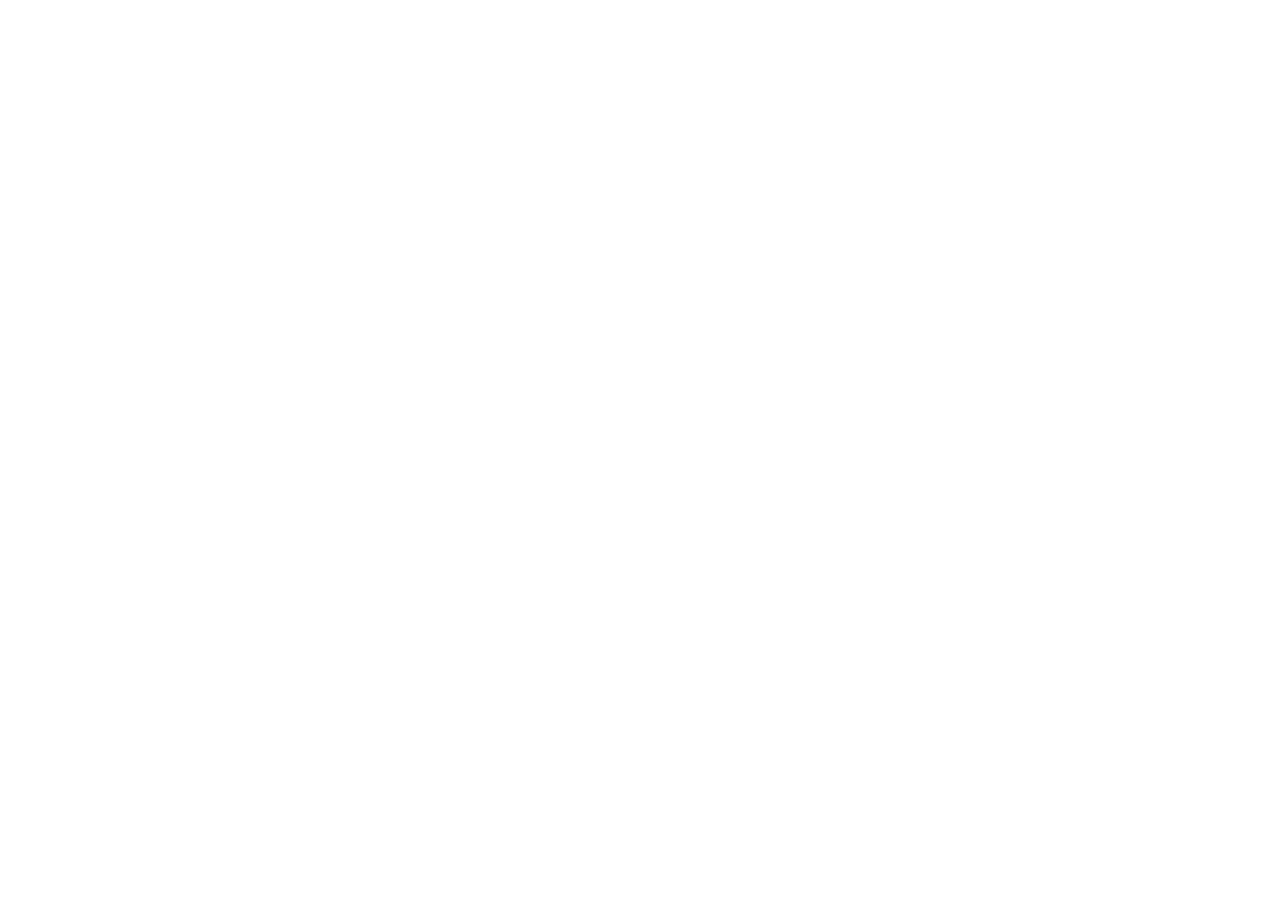
==== index.html @ 6dbceab4 "exercise" ====
<!DOCTYPE html>
<html lang="en">
<head>
    <meta charset="UTF-8">
    <meta http-equiv="X-UA-Compatible" content="IE=edge">
    <meta name="viewport" content="width=device-width, initial-scale=1.0">
    <title>Document</title>
</head>
<body>
    
</body>
</html>
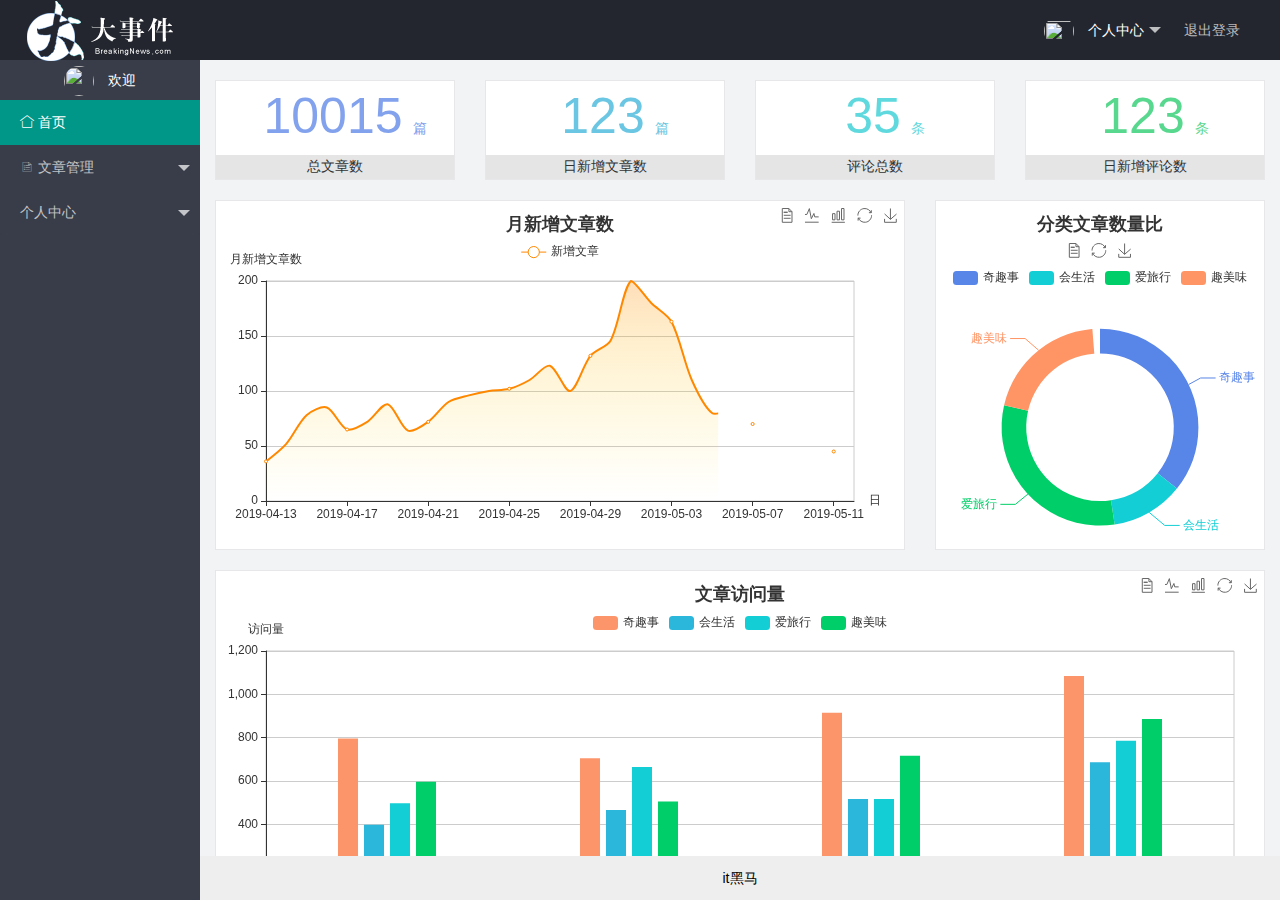
==== commit 103c1979: "完成主页index分支" ====
--- a/index.html
+++ b/index.html
@@ -1,12 +1,98 @@
 <!DOCTYPE html>
 <html lang="en">
+
 <head>
     <meta charset="UTF-8">
     <meta http-equiv="X-UA-Compatible" content="IE=edge">
     <meta name="viewport" content="width=device-width, initial-scale=1.0">
-    <title>Document</title>
+    <title>大事件个人页面</title>
+    <link rel="stylesheet" href="./assets/lib/layui/css/layui.css">
+    <link rel="stylesheet" href="./assets/css/index.css">
+
 </head>
+
 <body>
-    
+    <div class="layui-layout layui-layout-admin">
+        <div class="layui-header">
+            <div class="layui-logo layui-hide-xs "><img src="./assets/images/logo.png" alt=""></div>
+            <!-- 头部区域（可配合layui 已有的水平导航） -->
+            <ul class="layui-nav layui-layout-right">
+                <li class="layui-nav-item layui-hide layui-show-md-inline-block">
+                    <a href="javascript:;" style="color:white ;">
+                        <img src="//tva1.sinaimg.cn/crop.0.0.118.118.180/5db11ff4gw1e77d3nqrv8j203b03cweg.jpg"
+                            class="layui-nav-img">
+                        个人中心
+                    </a>
+                    <dl class="layui-nav-child">
+                        <dd><a href="">Your Profile</a></dd>
+                        <dd><a href="">Settings</a></dd>
+                        <dd><a href="">Sign out</a></dd>
+                    </dl>
+                </li>
+                <li class="layui-nav-item" lay-header-event="menuRight" lay-unselect id="userout">
+                    <a href="javascript:;" >
+                       退出登录
+                    </a>
+                </li>
+            </ul>
+        </div>
+
+        <div class="layui-side layui-bg-black">
+            <div class="user-left">
+                <a href="javascript:;" style="color: white;">
+                    <img src="//tva1.sinaimg.cn/crop.0.0.118.118.180/5db11ff4gw1e77d3nqrv8j203b03cweg.jpg"
+                        class="layui-nav-img">
+                    欢迎
+                </a>
+
+            </div>
+            <div class="layui-side-scroll">
+                <!-- 左侧导航区域（可配合layui已有的垂直导航） -->
+                <ul class="layui-nav layui-nav-tree" lay-filter="test" lay-shrink="all">
+                    <!-- 首页 -->
+                    <li class="layui-nav-item layui-this">
+                        <a class="" href="./home/dashboard.html" target="fm"><i class="layui-icon layui-icon-home "></i>
+                            首页</a>
+                    </li>
+                    <!-- 文章管理 -->
+                    <li class="layui-nav-item ">
+                        <a class="" href="javascript:;"><i class="layui-icon layui-icon-list"></i> 文章管理</a>
+                        <dl class="layui-nav-child">
+                            <dd><a href="javascript:;" target="fm"><i class="layui-icon layui-icon-app"></i> 文章类别</a>
+                            </dd>
+                            <dd><a href="javascript:;" target="fm"><i class="layui-icon layui-icon-app"></i> 文章列表</a>
+                            </dd>
+                            <dd><a href="javascript:;" target="fm"><i class="layui-icon layui-icon-app"></i> 发表文章</a>
+                            </dd>
+                        </dl>
+                    </li>
+                    <!-- 个人中心 -->
+                    <li class="layui-nav-item">
+                        <a href="javascript:;">个人中心</a>
+                        <dl class="layui-nav-child">
+                            <dd><a href="javascript:;" target="fm">基本资料</a></dd>
+                            <dd><a href="javascript:;" target="fm">跟换头像</a></dd>
+                            <dd><a href="javascript:;" target="fm">重置密码</a></dd>
+                        </dl>
+                    </li>
+                </ul>
+            </div>
+        </div>
+
+        <!-- 内容主体区域 -->
+        <div class="layui-body" style="overflow:hidden ;">
+            <iframe src="./home/dashboard.html" name="fm" frameborder="0"></iframe>
+        </div>
+
+        <!-- 底部固定区域 -->
+        <div class="layui-footer">
+            it黑马
+        </div>
+    </div>
+    <script src="./assets/lib/jquery.js"></script>
+    <script src="./assets/lib/layui/layui.all.js"></script>
+    <script src="./assets/js/ajaxprefilter.js"></script>
+    <script src="./assets/js/index.js"></script>
 </body>
+
 </html>--- a/assets/lib/layui/css/layui.css
+++ b/assets/lib/layui/css/layui.css
@@ -0,0 +1,2 @@
+/** layui-v2.5.5 MIT License By https://www.layui.com */
+ .layui-inline,img{display:inline-block;vertical-align:middle}h1,h2,h3,h4,h5,h6{font-weight:400}.layui-edge,.layui-header,.layui-inline,.layui-main{position:relative}.layui-body,.layui-edge,.layui-elip{overflow:hidden}.layui-btn,.layui-edge,.layui-inline,img{vertical-align:middle}.layui-btn,.layui-disabled,.layui-icon,.layui-unselect{-moz-user-select:none;-webkit-user-select:none;-ms-user-select:none}.layui-elip,.layui-form-checkbox span,.layui-form-pane .layui-form-label{text-overflow:ellipsis;white-space:nowrap}.layui-breadcrumb,.layui-tree-btnGroup{visibility:hidden}blockquote,body,button,dd,div,dl,dt,form,h1,h2,h3,h4,h5,h6,input,li,ol,p,pre,td,textarea,th,ul{margin:0;padding:0;-webkit-tap-highlight-color:rgba(0,0,0,0)}a:active,a:hover{outline:0}img{border:none}li{list-style:none}table{border-collapse:collapse;border-spacing:0}h4,h5,h6{font-size:100%}button,input,optgroup,option,select,textarea{font-family:inherit;font-size:inherit;font-style:inherit;font-weight:inherit;outline:0}pre{white-space:pre-wrap;white-space:-moz-pre-wrap;white-space:-pre-wrap;white-space:-o-pre-wrap;word-wrap:break-word}body{line-height:24px;font:14px Helvetica Neue,Helvetica,PingFang SC,Tahoma,Arial,sans-serif}hr{height:1px;margin:10px 0;border:0;clear:both}a{color:#333;text-decoration:none}a:hover{color:#777}a cite{font-style:normal;*cursor:pointer}.layui-border-box,.layui-border-box *{box-sizing:border-box}.layui-box,.layui-box *{box-sizing:content-box}.layui-clear{clear:both;*zoom:1}.layui-clear:after{content:'\20';clear:both;*zoom:1;display:block;height:0}.layui-inline{*display:inline;*zoom:1}.layui-edge{display:inline-block;width:0;height:0;border-width:6px;border-style:dashed;border-color:transparent}.layui-edge-top{top:-4px;border-bottom-color:#999;border-bottom-style:solid}.layui-edge-right{border-left-color:#999;border-left-style:solid}.layui-edge-bottom{top:2px;border-top-color:#999;border-top-style:solid}.layui-edge-left{border-right-color:#999;border-right-style:solid}.layui-disabled,.layui-disabled:hover{color:#d2d2d2!important;cursor:not-allowed!important}.layui-circle{border-radius:100%}.layui-show{display:block!important}.layui-hide{display:none!important}@font-face{font-family:layui-icon;src:url(../font/iconfont.eot?v=250);src:url(../font/iconfont.eot?v=250#iefix) format('embedded-opentype'),url(../font/iconfont.woff2?v=250) format('woff2'),url(../font/iconfont.woff?v=250) format('woff'),url(../font/iconfont.ttf?v=250) format('truetype'),url(../font/iconfont.svg?v=250#layui-icon) format('svg')}.layui-icon{font-family:layui-icon!important;font-size:16px;font-style:normal;-webkit-font-smoothing:antialiased;-moz-osx-font-smoothing:grayscale}.layui-icon-reply-fill:before{content:"\e611"}.layui-icon-set-fill:before{content:"\e614"}.layui-icon-menu-fill:before{content:"\e60f"}.layui-icon-search:before{content:"\e615"}.layui-icon-share:before{content:"\e641"}.layui-icon-set-sm:before{content:"\e620"}.layui-icon-engine:before{content:"\e628"}.layui-icon-close:before{content:"\1006"}.layui-icon-close-fill:before{content:"\1007"}.layui-icon-chart-screen:before{content:"\e629"}.layui-icon-star:before{content:"\e600"}.layui-icon-circle-dot:before{content:"\e617"}.layui-icon-chat:before{content:"\e606"}.layui-icon-release:before{content:"\e609"}.layui-icon-list:before{content:"\e60a"}.layui-icon-chart:before{content:"\e62c"}.layui-icon-ok-circle:before{content:"\1005"}.layui-icon-layim-theme:before{content:"\e61b"}.layui-icon-table:before{content:"\e62d"}.layui-icon-right:before{content:"\e602"}.layui-icon-left:before{content:"\e603"}.layui-icon-cart-simple:before{content:"\e698"}.layui-icon-face-cry:before{content:"\e69c"}.layui-icon-face-smile:before{content:"\e6af"}.layui-icon-survey:before{content:"\e6b2"}.layui-icon-tree:before{content:"\e62e"}.layui-icon-upload-circle:before{content:"\e62f"}.layui-icon-add-circle:before{content:"\e61f"}.layui-icon-download-circle:before{content:"\e601"}.layui-icon-templeate-1:before{content:"\e630"}.layui-icon-util:before{content:"\e631"}.layui-icon-face-surprised:before{content:"\e664"}.layui-icon-edit:before{content:"\e642"}.layui-icon-speaker:before{content:"\e645"}.layui-icon-down:before{content:"\e61a"}.layui-icon-file:before{content:"\e621"}.layui-icon-layouts:before{content:"\e632"}.layui-icon-rate-half:before{content:"\e6c9"}.layui-icon-add-circle-fine:before{content:"\e608"}.layui-icon-prev-circle:before{content:"\e633"}.layui-icon-read:before{content:"\e705"}.layui-icon-404:before{content:"\e61c"}.layui-icon-carousel:before{content:"\e634"}.layui-icon-help:before{content:"\e607"}.layui-icon-code-circle:before{content:"\e635"}.layui-icon-water:before{content:"\e636"}.layui-icon-username:before{content:"\e66f"}.layui-icon-find-fill:before{content:"\e670"}.layui-icon-about:before{content:"\e60b"}.layui-icon-location:before{content:"\e715"}.layui-icon-up:before{content:"\e619"}.layui-icon-pause:before{content:"\e651"}.layui-icon-date:before{content:"\e637"}.layui-icon-layim-uploadfile:before{content:"\e61d"}.layui-icon-delete:before{content:"\e640"}.layui-icon-play:before{content:"\e652"}.layui-icon-top:before{content:"\e604"}.layui-icon-friends:before{content:"\e612"}.layui-icon-refresh-3:before{content:"\e9aa"}.layui-icon-ok:before{content:"\e605"}.layui-icon-layer:before{content:"\e638"}.layui-icon-face-smile-fine:before{content:"\e60c"}.layui-icon-dollar:before{content:"\e659"}.layui-icon-group:before{content:"\e613"}.layui-icon-layim-download:before{content:"\e61e"}.layui-icon-picture-fine:before{content:"\e60d"}.layui-icon-link:before{content:"\e64c"}.layui-icon-diamond:before{content:"\e735"}.layui-icon-log:before{content:"\e60e"}.layui-icon-rate-solid:before{content:"\e67a"}.layui-icon-fonts-del:before{content:"\e64f"}.layui-icon-unlink:before{content:"\e64d"}.layui-icon-fonts-clear:before{content:"\e639"}.layui-icon-triangle-r:before{content:"\e623"}.layui-icon-circle:before{content:"\e63f"}.layui-icon-radio:before{content:"\e643"}.layui-icon-align-center:before{content:"\e647"}.layui-icon-align-right:before{content:"\e648"}.layui-icon-align-left:before{content:"\e649"}.layui-icon-loading-1:before{content:"\e63e"}.layui-icon-return:before{content:"\e65c"}.layui-icon-fonts-strong:before{content:"\e62b"}.layui-icon-upload:before{content:"\e67c"}.layui-icon-dialogue:before{content:"\e63a"}.layui-icon-video:before{content:"\e6ed"}.layui-icon-headset:before{content:"\e6fc"}.layui-icon-cellphone-fine:before{content:"\e63b"}.layui-icon-add-1:before{content:"\e654"}.layui-icon-face-smile-b:before{content:"\e650"}.layui-icon-fonts-html:before{content:"\e64b"}.layui-icon-form:before{content:"\e63c"}.layui-icon-cart:before{content:"\e657"}.layui-icon-camera-fill:before{content:"\e65d"}.layui-icon-tabs:before{content:"\e62a"}.layui-icon-fonts-code:before{content:"\e64e"}.layui-icon-fire:before{content:"\e756"}.layui-icon-set:before{content:"\e716"}.layui-icon-fonts-u:before{content:"\e646"}.layui-icon-triangle-d:before{content:"\e625"}.layui-icon-tips:before{content:"\e702"}.layui-icon-picture:before{content:"\e64a"}.layui-icon-more-vertical:before{content:"\e671"}.layui-icon-flag:before{content:"\e66c"}.layui-icon-loading:before{content:"\e63d"}.layui-icon-fonts-i:before{content:"\e644"}.layui-icon-refresh-1:before{content:"\e666"}.layui-icon-rmb:before{content:"\e65e"}.layui-icon-home:before{content:"\e68e"}.layui-icon-user:before{content:"\e770"}.layui-icon-notice:before{content:"\e667"}.layui-icon-login-weibo:before{content:"\e675"}.layui-icon-voice:before{content:"\e688"}.layui-icon-upload-drag:before{content:"\e681"}.layui-icon-login-qq:before{content:"\e676"}.layui-icon-snowflake:before{content:"\e6b1"}.layui-icon-file-b:before{content:"\e655"}.layui-icon-template:before{content:"\e663"}.layui-icon-auz:before{content:"\e672"}.layui-icon-console:before{content:"\e665"}.layui-icon-app:before{content:"\e653"}.layui-icon-prev:before{content:"\e65a"}.layui-icon-website:before{content:"\e7ae"}.layui-icon-next:before{content:"\e65b"}.layui-icon-component:before{content:"\e857"}.layui-icon-more:before{content:"\e65f"}.layui-icon-login-wechat:before{content:"\e677"}.layui-icon-shrink-right:before{content:"\e668"}.layui-icon-spread-left:before{content:"\e66b"}.layui-icon-camera:before{content:"\e660"}.layui-icon-note:before{content:"\e66e"}.layui-icon-refresh:before{content:"\e669"}.layui-icon-female:before{content:"\e661"}.layui-icon-male:before{content:"\e662"}.layui-icon-password:before{content:"\e673"}.layui-icon-senior:before{content:"\e674"}.layui-icon-theme:before{content:"\e66a"}.layui-icon-tread:before{content:"\e6c5"}.layui-icon-praise:before{content:"\e6c6"}.layui-icon-star-fill:before{content:"\e658"}.layui-icon-rate:before{content:"\e67b"}.layui-icon-template-1:before{content:"\e656"}.layui-icon-vercode:before{content:"\e679"}.layui-icon-cellphone:before{content:"\e678"}.layui-icon-screen-full:before{content:"\e622"}.layui-icon-screen-restore:before{content:"\e758"}.layui-icon-cols:before{content:"\e610"}.layui-icon-export:before{content:"\e67d"}.layui-icon-print:before{content:"\e66d"}.layui-icon-slider:before{content:"\e714"}.layui-icon-addition:before{content:"\e624"}.layui-icon-subtraction:before{content:"\e67e"}.layui-icon-service:before{content:"\e626"}.layui-icon-transfer:before{content:"\e691"}.layui-main{width:1140px;margin:0 auto}.layui-header{z-index:1000;height:60px}.layui-header a:hover{transition:all .5s;-webkit-transition:all .5s}.layui-side{position:fixed;left:0;top:0;bottom:0;z-index:999;width:200px;overflow-x:hidden}.layui-side-scroll{position:relative;width:220px;height:100%;overflow-x:hidden}.layui-body{position:absolute;left:200px;right:0;top:0;bottom:0;z-index:998;width:auto;overflow-y:auto;box-sizing:border-box}.layui-layout-body{overflow:hidden}.layui-layout-admin .layui-header{background-color:#23262E}.layui-layout-admin .layui-side{top:60px;width:200px;overflow-x:hidden}.layui-layout-admin .layui-body{position:fixed;top:60px;bottom:44px}.layui-layout-admin .layui-main{width:auto;margin:0 15px}.layui-layout-admin .layui-footer{position:fixed;left:200px;right:0;bottom:0;height:44px;line-height:44px;padding:0 15px;background-color:#eee}.layui-layout-admin .layui-logo{position:absolute;left:0;top:0;width:200px;height:100%;line-height:60px;text-align:center;color:#009688;font-size:16px}.layui-layout-admin .layui-header .layui-nav{background:0 0}.layui-layout-left{position:absolute!important;left:200px;top:0}.layui-layout-right{position:absolute!important;right:0;top:0}.layui-container{position:relative;margin:0 auto;padding:0 15px;box-sizing:border-box}.layui-fluid{position:relative;margin:0 auto;padding:0 15px}.layui-row:after,.layui-row:before{content:'';display:block;clear:both}.layui-col-lg1,.layui-col-lg10,.layui-col-lg11,.layui-col-lg12,.layui-col-lg2,.layui-col-lg3,.layui-col-lg4,.layui-col-lg5,.layui-col-lg6,.layui-col-lg7,.layui-col-lg8,.layui-col-lg9,.layui-col-md1,.layui-col-md10,.layui-col-md11,.layui-col-md12,.layui-col-md2,.layui-col-md3,.layui-col-md4,.layui-col-md5,.layui-col-md6,.layui-col-md7,.layui-col-md8,.layui-col-md9,.layui-col-sm1,.layui-col-sm10,.layui-col-sm11,.layui-col-sm12,.layui-col-sm2,.layui-col-sm3,.layui-col-sm4,.layui-col-sm5,.layui-col-sm6,.layui-col-sm7,.layui-col-sm8,.layui-col-sm9,.layui-col-xs1,.layui-col-xs10,.layui-col-xs11,.layui-col-xs12,.layui-col-xs2,.layui-col-xs3,.layui-col-xs4,.layui-col-xs5,.layui-col-xs6,.layui-col-xs7,.layui-col-xs8,.layui-col-xs9{position:relative;display:block;box-sizing:border-box}.layui-col-xs1,.layui-col-xs10,.layui-col-xs11,.layui-col-xs12,.layui-col-xs2,.layui-col-xs3,.layui-col-xs4,.layui-col-xs5,.layui-col-xs6,.layui-col-xs7,.layui-col-xs8,.layui-col-xs9{float:left}.layui-col-xs1{width:8.33333333%}.layui-col-xs2{width:16.66666667%}.layui-col-xs3{width:25%}.layui-col-xs4{width:33.33333333%}.layui-col-xs5{width:41.66666667%}.layui-col-xs6{width:50%}.layui-col-xs7{width:58.33333333%}.layui-col-xs8{width:66.66666667%}.layui-col-xs9{width:75%}.layui-col-xs10{width:83.33333333%}.layui-col-xs11{width:91.66666667%}.layui-col-xs12{width:100%}.layui-col-xs-offset1{margin-left:8.33333333%}.layui-col-xs-offset2{margin-left:16.66666667%}.layui-col-xs-offset3{margin-left:25%}.layui-col-xs-offset4{margin-left:33.33333333%}.layui-col-xs-offset5{margin-left:41.66666667%}.layui-col-xs-offset6{margin-left:50%}.layui-col-xs-offset7{margin-left:58.33333333%}.layui-col-xs-offset8{margin-left:66.66666667%}.layui-col-xs-offset9{margin-left:75%}.layui-col-xs-offset10{margin-left:83.33333333%}.layui-col-xs-offset11{margin-left:91.66666667%}.layui-col-xs-offset12{margin-left:100%}@media screen and (max-width:768px){.layui-hide-xs{display:none!important}.layui-show-xs-block{display:block!important}.layui-show-xs-inline{display:inline!important}.layui-show-xs-inline-block{display:inline-block!important}}@media screen and (min-width:768px){.layui-container{width:750px}.layui-hide-sm{display:none!important}.layui-show-sm-block{display:block!important}.layui-show-sm-inline{display:inline!important}.layui-show-sm-inline-block{display:inline-block!important}.layui-col-sm1,.layui-col-sm10,.layui-col-sm11,.layui-col-sm12,.layui-col-sm2,.layui-col-sm3,.layui-col-sm4,.layui-col-sm5,.layui-col-sm6,.layui-col-sm7,.layui-col-sm8,.layui-col-sm9{float:left}.layui-col-sm1{width:8.33333333%}.layui-col-sm2{width:16.66666667%}.layui-col-sm3{width:25%}.layui-col-sm4{width:33.33333333%}.layui-col-sm5{width:41.66666667%}.layui-col-sm6{width:50%}.layui-col-sm7{width:58.33333333%}.layui-col-sm8{width:66.66666667%}.layui-col-sm9{width:75%}.layui-col-sm10{width:83.33333333%}.layui-col-sm11{width:91.66666667%}.layui-col-sm12{width:100%}.layui-col-sm-offset1{margin-left:8.33333333%}.layui-col-sm-offset2{margin-left:16.66666667%}.layui-col-sm-offset3{margin-left:25%}.layui-col-sm-offset4{margin-left:33.33333333%}.layui-col-sm-offset5{margin-left:41.66666667%}.layui-col-sm-offset6{margin-left:50%}.layui-col-sm-offset7{margin-left:58.33333333%}.layui-col-sm-offset8{margin-left:66.66666667%}.layui-col-sm-offset9{margin-left:75%}.layui-col-sm-offset10{margin-left:83.33333333%}.layui-col-sm-offset11{margin-left:91.66666667%}.layui-col-sm-offset12{margin-left:100%}}@media screen and (min-width:992px){.layui-container{width:970px}.layui-hide-md{display:none!important}.layui-show-md-block{display:block!important}.layui-show-md-inline{display:inline!important}.layui-show-md-inline-block{display:inline-block!important}.layui-col-md1,.layui-col-md10,.layui-col-md11,.layui-col-md12,.layui-col-md2,.layui-col-md3,.layui-col-md4,.layui-col-md5,.layui-col-md6,.layui-col-md7,.layui-col-md8,.layui-col-md9{float:left}.layui-col-md1{width:8.33333333%}.layui-col-md2{width:16.66666667%}.layui-col-md3{width:25%}.layui-col-md4{width:33.33333333%}.layui-col-md5{width:41.66666667%}.layui-col-md6{width:50%}.layui-col-md7{width:58.33333333%}.layui-col-md8{width:66.66666667%}.layui-col-md9{width:75%}.layui-col-md10{width:83.33333333%}.layui-col-md11{width:91.66666667%}.layui-col-md12{width:100%}.layui-col-md-offset1{margin-left:8.33333333%}.layui-col-md-offset2{margin-left:16.66666667%}.layui-col-md-offset3{margin-left:25%}.layui-col-md-offset4{margin-left:33.33333333%}.layui-col-md-offset5{margin-left:41.66666667%}.layui-col-md-offset6{margin-left:50%}.layui-col-md-offset7{margin-left:58.33333333%}.layui-col-md-offset8{margin-left:66.66666667%}.layui-col-md-offset9{margin-left:75%}.layui-col-md-offset10{margin-left:83.33333333%}.layui-col-md-offset11{margin-left:91.66666667%}.layui-col-md-offset12{margin-left:100%}}@media screen and (min-width:1200px){.layui-container{width:1170px}.layui-hide-lg{display:none!important}.layui-show-lg-block{display:block!important}.layui-show-lg-inline{display:inline!important}.layui-show-lg-inline-block{display:inline-block!important}.layui-col-lg1,.layui-col-lg10,.layui-col-lg11,.layui-col-lg12,.layui-col-lg2,.layui-col-lg3,.layui-col-lg4,.layui-col-lg5,.layui-col-lg6,.layui-col-lg7,.layui-col-lg8,.layui-col-lg9{float:left}.layui-col-lg1{width:8.33333333%}.layui-col-lg2{width:16.66666667%}.layui-col-lg3{width:25%}.layui-col-lg4{width:33.33333333%}.layui-col-lg5{width:41.66666667%}.layui-col-lg6{width:50%}.layui-col-lg7{width:58.33333333%}.layui-col-lg8{width:66.66666667%}.layui-col-lg9{width:75%}.layui-col-lg10{width:83.33333333%}.layui-col-lg11{width:91.66666667%}.layui-col-lg12{width:100%}.layui-col-lg-offset1{margin-left:8.33333333%}.layui-col-lg-offset2{margin-left:16.66666667%}.layui-col-lg-offset3{margin-left:25%}.layui-col-lg-offset4{margin-left:33.33333333%}.layui-col-lg-offset5{margin-left:41.66666667%}.layui-col-lg-offset6{margin-left:50%}.layui-col-lg-offset7{margin-left:58.33333333%}.layui-col-lg-offset8{margin-left:66.66666667%}.layui-col-lg-offset9{margin-left:75%}.layui-col-lg-offset10{margin-left:83.33333333%}.layui-col-lg-offset11{margin-left:91.66666667%}.layui-col-lg-offset12{margin-left:100%}}.layui-col-space1{margin:-.5px}.layui-col-space1>*{padding:.5px}.layui-col-space3{margin:-1.5px}.layui-col-space3>*{padding:1.5px}.layui-col-space5{margin:-2.5px}.layui-col-space5>*{padding:2.5px}.layui-col-space8{margin:-3.5px}.layui-col-space8>*{padding:3.5px}.layui-col-space10{margin:-5px}.layui-col-space10>*{padding:5px}.layui-col-space12{margin:-6px}.layui-col-space12>*{padding:6px}.layui-col-space15{margin:-7.5px}.layui-col-space15>*{padding:7.5px}.layui-col-space18{margin:-9px}.layui-col-space18>*{padding:9px}.layui-col-space20{margin:-10px}.layui-col-space20>*{padding:10px}.layui-col-space22{margin:-11px}.layui-col-space22>*{padding:11px}.layui-col-space25{margin:-12.5px}.layui-col-space25>*{padding:12.5px}.layui-col-space30{margin:-15px}.layui-col-space30>*{padding:15px}.layui-btn,.layui-input,.layui-select,.layui-textarea,.layui-upload-button{outline:0;-webkit-appearance:none;transition:all .3s;-webkit-transition:all .3s;box-sizing:border-box}.layui-elem-quote{margin-bottom:10px;padding:15px;line-height:22px;border-left:5px solid #009688;border-radius:0 2px 2px 0;background-color:#f2f2f2}.layui-quote-nm{border-style:solid;border-width:1px 1px 1px 5px;background:0 0}.layui-elem-field{margin-bottom:10px;padding:0;border-width:1px;border-style:solid}.layui-elem-field legend{margin-left:20px;padding:0 10px;font-size:20px;font-weight:300}.layui-field-title{margin:10px 0 20px;border-width:1px 0 0}.layui-field-box{padding:10px 15px}.layui-field-title .layui-field-box{padding:10px 0}.layui-progress{position:relative;height:6px;border-radius:20px;background-color:#e2e2e2}.layui-progress-bar{position:absolute;left:0;top:0;width:0;max-width:100%;height:6px;border-radius:20px;text-align:right;background-color:#5FB878;transition:all .3s;-webkit-transition:all .3s}.layui-progress-big,.layui-progress-big .layui-progress-bar{height:18px;line-height:18px}.layui-progress-text{position:relative;top:-20px;line-height:18px;font-size:12px;color:#666}.layui-progress-big .layui-progress-text{position:static;padding:0 10px;color:#fff}.layui-collapse{border-width:1px;border-style:solid;border-radius:2px}.layui-colla-content,.layui-colla-item{border-top-width:1px;border-top-style:solid}.layui-colla-item:first-child{border-top:none}.layui-colla-title{position:relative;height:42px;line-height:42px;padding:0 15px 0 35px;color:#333;background-color:#f2f2f2;cursor:pointer;font-size:14px;overflow:hidden}.layui-colla-content{display:none;padding:10px 15px;line-height:22px;color:#666}.layui-colla-icon{position:absolute;left:15px;top:0;font-size:14px}.layui-card{margin-bottom:15px;border-radius:2px;background-color:#fff;box-shadow:0 1px 2px 0 rgba(0,0,0,.05)}.layui-card:last-child{margin-bottom:0}.layui-card-header{position:relative;height:42px;line-height:42px;padding:0 15px;border-bottom:1px solid #f6f6f6;color:#333;border-radius:2px 2px 0 0;font-size:14px}.layui-bg-black,.layui-bg-blue,.layui-bg-cyan,.layui-bg-green,.layui-bg-orange,.layui-bg-red{color:#fff!important}.layui-card-body{position:relative;padding:10px 15px;line-height:24px}.layui-card-body[pad15]{padding:15px}.layui-card-body[pad20]{padding:20px}.layui-card-body .layui-table{margin:5px 0}.layui-card .layui-tab{margin:0}.layui-panel-window{position:relative;padding:15px;border-radius:0;border-top:5px solid #E6E6E6;background-color:#fff}.layui-auxiliar-moving{position:fixed;left:0;right:0;top:0;bottom:0;width:100%;height:100%;background:0 0;z-index:9999999999}.layui-form-label,.layui-form-mid,.layui-form-select,.layui-input-block,.layui-input-inline,.layui-textarea{position:relative}.layui-bg-red{background-color:#FF5722!important}.layui-bg-orange{background-color:#FFB800!important}.layui-bg-green{background-color:#009688!important}.layui-bg-cyan{background-color:#2F4056!important}.layui-bg-blue{background-color:#1E9FFF!important}.layui-bg-black{background-color:#393D49!important}.layui-bg-gray{background-color:#eee!important;color:#666!important}.layui-badge-rim,.layui-colla-content,.layui-colla-item,.layui-collapse,.layui-elem-field,.layui-form-pane .layui-form-item[pane],.layui-form-pane .layui-form-label,.layui-input,.layui-layedit,.layui-layedit-tool,.layui-quote-nm,.layui-select,.layui-tab-bar,.layui-tab-card,.layui-tab-title,.layui-tab-title .layui-this:after,.layui-textarea{border-color:#e6e6e6}.layui-timeline-item:before,hr{background-color:#e6e6e6}.layui-text{line-height:22px;font-size:14px;color:#666}.layui-text h1,.layui-text h2,.layui-text h3{font-weight:500;color:#333}.layui-text h1{font-size:30px}.layui-text h2{font-size:24px}.layui-text h3{font-size:18px}.layui-text a:not(.layui-btn){color:#01AAED}.layui-text a:not(.layui-btn):hover{text-decoration:underline}.layui-text ul{padding:5px 0 5px 15px}.layui-text ul li{margin-top:5px;list-style-type:disc}.layui-text em,.layui-word-aux{color:#999!important;padding:0 5px!important}.layui-btn{display:inline-block;height:38px;line-height:38px;padding:0 18px;background-color:#009688;color:#fff;white-space:nowrap;text-align:center;font-size:14px;border:none;border-radius:2px;cursor:pointer}.layui-btn:hover{opacity:.8;filter:alpha(opacity=80);color:#fff}.layui-btn:active{opacity:1;filter:alpha(opacity=100)}.layui-btn+.layui-btn{margin-left:10px}.layui-btn-container{font-size:0}.layui-btn-container .layui-btn{margin-right:10px;margin-bottom:10px}.layui-btn-container .layui-btn+.layui-btn{margin-left:0}.layui-table .layui-btn-container .layui-btn{margin-bottom:9px}.layui-btn-radius{border-radius:100px}.layui-btn .layui-icon{margin-right:3px;font-size:18px;vertical-align:bottom;vertical-align:middle\9}.layui-btn-primary{border:1px solid #C9C9C9;background-color:#fff;color:#555}.layui-btn-primary:hover{border-color:#009688;color:#333}.layui-btn-normal{background-color:#1E9FFF}.layui-btn-warm{background-color:#FFB800}.layui-btn-danger{background-color:#FF5722}.layui-btn-checked{background-color:#5FB878}.layui-btn-disabled,.layui-btn-disabled:active,.layui-btn-disabled:hover{border:1px solid #e6e6e6;background-color:#FBFBFB;color:#C9C9C9;cursor:not-allowed;opacity:1}.layui-btn-lg{height:44px;line-height:44px;padding:0 25px;font-size:16px}.layui-btn-sm{height:30px;line-height:30px;padding:0 10px;font-size:12px}.layui-btn-sm i{font-size:16px!important}.layui-btn-xs{height:22px;line-height:22px;padding:0 5px;font-size:12px}.layui-btn-xs i{font-size:14px!important}.layui-btn-group{display:inline-block;vertical-align:middle;font-size:0}.layui-btn-group .layui-btn{margin-left:0!important;margin-right:0!important;border-left:1px solid rgba(255,255,255,.5);border-radius:0}.layui-btn-group .layui-btn-primary{border-left:none}.layui-btn-group .layui-btn-primary:hover{border-color:#C9C9C9;color:#009688}.layui-btn-group .layui-btn:first-child{border-left:none;border-radius:2px 0 0 2px}.layui-btn-group .layui-btn-primary:first-child{border-left:1px solid #c9c9c9}.layui-btn-group .layui-btn:last-child{border-radius:0 2px 2px 0}.layui-btn-group .layui-btn+.layui-btn{margin-left:0}.layui-btn-group+.layui-btn-group{margin-left:10px}.layui-btn-fluid{width:100%}.layui-input,.layui-select,.layui-textarea{height:38px;line-height:1.3;line-height:38px\9;border-width:1px;border-style:solid;background-color:#fff;border-radius:2px}.layui-input::-webkit-input-placeholder,.layui-select::-webkit-input-placeholder,.layui-textarea::-webkit-input-placeholder{line-height:1.3}.layui-input,.layui-textarea{display:block;width:100%;padding-left:10px}.layui-input:hover,.layui-textarea:hover{border-color:#D2D2D2!important}.layui-input:focus,.layui-textarea:focus{border-color:#C9C9C9!important}.layui-textarea{min-height:100px;height:auto;line-height:20px;padding:6px 10px;resize:vertical}.layui-select{padding:0 10px}.layui-form input[type=checkbox],.layui-form input[type=radio],.layui-form select{display:none}.layui-form [lay-ignore]{display:initial}.layui-form-item{margin-bottom:15px;clear:both;*zoom:1}.layui-form-item:after{content:'\20';clear:both;*zoom:1;display:block;height:0}.layui-form-label{float:left;display:block;padding:9px 15px;width:80px;font-weight:400;line-height:20px;text-align:right}.layui-form-label-col{display:block;float:none;padding:9px 0;line-height:20px;text-align:left}.layui-form-item .layui-inline{margin-bottom:5px;margin-right:10px}.layui-input-block{margin-left:110px;min-height:36px}.layui-input-inline{display:inline-block;vertical-align:middle}.layui-form-item .layui-input-inline{float:left;width:190px;margin-right:10px}.layui-form-text .layui-input-inline{width:auto}.layui-form-mid{float:left;display:block;padding:9px 0!important;line-height:20px;margin-right:10px}.layui-form-danger+.layui-form-select .layui-input,.layui-form-danger:focus{border-color:#FF5722!important}.layui-form-select .layui-input{padding-right:30px;cursor:pointer}.layui-form-select .layui-edge{position:absolute;right:10px;top:50%;margin-top:-3px;cursor:pointer;border-width:6px;border-top-color:#c2c2c2;border-top-style:solid;transition:all .3s;-webkit-transition:all .3s}.layui-form-select dl{display:none;position:absolute;left:0;top:42px;padding:5px 0;z-index:899;min-width:100%;border:1px solid #d2d2d2;max-height:300px;overflow-y:auto;background-color:#fff;border-radius:2px;box-shadow:0 2px 4px rgba(0,0,0,.12);box-sizing:border-box}.layui-form-select dl dd,.layui-form-select dl dt{padding:0 10px;line-height:36px;white-space:nowrap;overflow:hidden;text-overflow:ellipsis}.layui-form-select dl dt{font-size:12px;color:#999}.layui-form-select dl dd{cursor:pointer}.layui-form-select dl dd:hover{background-color:#f2f2f2;-webkit-transition:.5s all;transition:.5s all}.layui-form-select .layui-select-group dd{padding-left:20px}.layui-form-select dl dd.layui-select-tips{padding-left:10px!important;color:#999}.layui-form-select dl dd.layui-this{background-color:#5FB878;color:#fff}.layui-form-checkbox,.layui-form-select dl dd.layui-disabled{background-color:#fff}.layui-form-selected dl{display:block}.layui-form-checkbox,.layui-form-checkbox *,.layui-form-switch{display:inline-block;vertical-align:middle}.layui-form-selected .layui-edge{margin-top:-9px;-webkit-transform:rotate(180deg);transform:rotate(180deg);margin-top:-3px\9}:root .layui-form-selected .layui-edge{margin-top:-9px\0/IE9}.layui-form-selectup dl{top:auto;bottom:42px}.layui-select-none{margin:5px 0;text-align:center;color:#999}.layui-select-disabled .layui-disabled{border-color:#eee!important}.layui-select-disabled .layui-edge{border-top-color:#d2d2d2}.layui-form-checkbox{position:relative;height:30px;line-height:30px;margin-right:10px;padding-right:30px;cursor:pointer;font-size:0;-webkit-transition:.1s linear;transition:.1s linear;box-sizing:border-box}.layui-form-checkbox span{padding:0 10px;height:100%;font-size:14px;border-radius:2px 0 0 2px;background-color:#d2d2d2;color:#fff;overflow:hidden}.layui-form-checkbox:hover span{background-color:#c2c2c2}.layui-form-checkbox i{position:absolute;right:0;top:0;width:30px;height:28px;border:1px solid #d2d2d2;border-left:none;border-radius:0 2px 2px 0;color:#fff;font-size:20px;text-align:center}.layui-form-checkbox:hover i{border-color:#c2c2c2;color:#c2c2c2}.layui-form-checked,.layui-form-checked:hover{border-color:#5FB878}.layui-form-checked span,.layui-form-checked:hover span{background-color:#5FB878}.layui-form-checked i,.layui-form-checked:hover i{color:#5FB878}.layui-form-item .layui-form-checkbox{margin-top:4px}.layui-form-checkbox[lay-skin=primary]{height:auto!important;line-height:normal!important;min-width:18px;min-height:18px;border:none!important;margin-right:0;padding-left:28px;padding-right:0;background:0 0}.layui-form-checkbox[lay-skin=primary] span{padding-left:0;padding-right:15px;line-height:18px;background:0 0;color:#666}.layui-form-checkbox[lay-skin=primary] i{right:auto;left:0;width:16px;height:16px;line-height:16px;border:1px solid #d2d2d2;font-size:12px;border-radius:2px;background-color:#fff;-webkit-transition:.1s linear;transition:.1s linear}.layui-form-checkbox[lay-skin=primary]:hover i{border-color:#5FB878;color:#fff}.layui-form-checked[lay-skin=primary] i{border-color:#5FB878!important;background-color:#5FB878;color:#fff}.layui-checkbox-disbaled[lay-skin=primary] span{background:0 0!important;color:#c2c2c2}.layui-checkbox-disbaled[lay-skin=primary]:hover i{border-color:#d2d2d2}.layui-form-item .layui-form-checkbox[lay-skin=primary]{margin-top:10px}.layui-form-switch{position:relative;height:22px;line-height:22px;min-width:35px;padding:0 5px;margin-top:8px;border:1px solid #d2d2d2;border-radius:20px;cursor:pointer;background-color:#fff;-webkit-transition:.1s linear;transition:.1s linear}.layui-form-switch i{position:absolute;left:5px;top:3px;width:16px;height:16px;border-radius:20px;background-color:#d2d2d2;-webkit-transition:.1s linear;transition:.1s linear}.layui-form-switch em{position:relative;top:0;width:25px;margin-left:21px;padding:0!important;text-align:center!important;color:#999!important;font-style:normal!important;font-size:12px}.layui-form-onswitch{border-color:#5FB878;background-color:#5FB878}.layui-checkbox-disbaled,.layui-checkbox-disbaled i{border-color:#e2e2e2!important}.layui-form-onswitch i{left:100%;margin-left:-21px;background-color:#fff}.layui-form-onswitch em{margin-left:5px;margin-right:21px;color:#fff!important}.layui-checkbox-disbaled span{background-color:#e2e2e2!important}.layui-checkbox-disbaled:hover i{color:#fff!important}[lay-radio]{display:none}.layui-form-radio,.layui-form-radio *{display:inline-block;vertical-align:middle}.layui-form-radio{line-height:28px;margin:6px 10px 0 0;padding-right:10px;cursor:pointer;font-size:0}.layui-form-radio *{font-size:14px}.layui-form-radio>i{margin-right:8px;font-size:22px;color:#c2c2c2}.layui-form-radio>i:hover,.layui-form-radioed>i{color:#5FB878}.layui-radio-disbaled>i{color:#e2e2e2!important}.layui-form-pane .layui-form-label{width:110px;padding:8px 15px;height:38px;line-height:20px;border-width:1px;border-style:solid;border-radius:2px 0 0 2px;text-align:center;background-color:#FBFBFB;overflow:hidden;box-sizing:border-box}.layui-form-pane .layui-input-inline{margin-left:-1px}.layui-form-pane .layui-input-block{margin-left:110px;left:-1px}.layui-form-pane .layui-input{border-radius:0 2px 2px 0}.layui-form-pane .layui-form-text .layui-form-label{float:none;width:100%;border-radius:2px;box-sizing:border-box;text-align:left}.layui-form-pane .layui-form-text .layui-input-inline{display:block;margin:0;top:-1px;clear:both}.layui-form-pane .layui-form-text .layui-input-block{margin:0;left:0;top:-1px}.layui-form-pane .layui-form-text .layui-textarea{min-height:100px;border-radius:0 0 2px 2px}.layui-form-pane .layui-form-checkbox{margin:4px 0 4px 10px}.layui-form-pane .layui-form-radio,.layui-form-pane .layui-form-switch{margin-top:6px;margin-left:10px}.layui-form-pane .layui-form-item[pane]{position:relative;border-width:1px;border-style:solid}.layui-form-pane .layui-form-item[pane] .layui-form-label{position:absolute;left:0;top:0;height:100%;border-width:0 1px 0 0}.layui-form-pane .layui-form-item[pane] .layui-input-inline{margin-left:110px}@media screen and (max-width:450px){.layui-form-item .layui-form-label{text-overflow:ellipsis;overflow:hidden;white-space:nowrap}.layui-form-item .layui-inline{display:block;margin-right:0;margin-bottom:20px;clear:both}.layui-form-item .layui-inline:after{content:'\20';clear:both;display:block;height:0}.layui-form-item .layui-input-inline{display:block;float:none;left:-3px;width:auto;margin:0 0 10px 112px}.layui-form-item .layui-input-inline+.layui-form-mid{margin-left:110px;top:-5px;padding:0}.layui-form-item .layui-form-checkbox{margin-right:5px;margin-bottom:5px}}.layui-layedit{border-width:1px;border-style:solid;border-radius:2px}.layui-layedit-tool{padding:3px 5px;border-bottom-width:1px;border-bottom-style:solid;font-size:0}.layedit-tool-fixed{position:fixed;top:0;border-top:1px solid #e2e2e2}.layui-layedit-tool .layedit-tool-mid,.layui-layedit-tool .layui-icon{display:inline-block;vertical-align:middle;text-align:center;font-size:14px}.layui-layedit-tool .layui-icon{position:relative;width:32px;height:30px;line-height:30px;margin:3px 5px;color:#777;cursor:pointer;border-radius:2px}.layui-layedit-tool .layui-icon:hover{color:#393D49}.layui-layedit-tool .layui-icon:active{color:#000}.layui-layedit-tool .layedit-tool-active{background-color:#e2e2e2;color:#000}.layui-layedit-tool .layui-disabled,.layui-layedit-tool .layui-disabled:hover{color:#d2d2d2;cursor:not-allowed}.layui-layedit-tool .layedit-tool-mid{width:1px;height:18px;margin:0 10px;background-color:#d2d2d2}.layedit-tool-html{width:50px!important;font-size:30px!important}.layedit-tool-b,.layedit-tool-code,.layedit-tool-help{font-size:16px!important}.layedit-tool-d,.layedit-tool-face,.layedit-tool-image,.layedit-tool-unlink{font-size:18px!important}.layedit-tool-image input{position:absolute;font-size:0;left:0;top:0;width:100%;height:100%;opacity:.01;filter:Alpha(opacity=1);cursor:pointer}.layui-layedit-iframe iframe{display:block;width:100%}#LAY_layedit_code{overflow:hidden}.layui-laypage{display:inline-block;*display:inline;*zoom:1;vertical-align:middle;margin:10px 0;font-size:0}.layui-laypage>a:first-child,.layui-laypage>a:first-child em{border-radius:2px 0 0 2px}.layui-laypage>a:last-child,.layui-laypage>a:last-child em{border-radius:0 2px 2px 0}.layui-laypage>:first-child{margin-left:0!important}.layui-laypage>:last-child{margin-right:0!important}.layui-laypage a,.layui-laypage button,.layui-laypage input,.layui-laypage select,.layui-laypage span{border:1px solid #e2e2e2}.layui-laypage a,.layui-laypage span{display:inline-block;*display:inline;*zoom:1;vertical-align:middle;padding:0 15px;height:28px;line-height:28px;margin:0 -1px 5px 0;background-color:#fff;color:#333;font-size:12px}.layui-flow-more a *,.layui-laypage input,.layui-table-view select[lay-ignore]{display:inline-block}.layui-laypage a:hover{color:#009688}.layui-laypage em{font-style:normal}.layui-laypage .layui-laypage-spr{color:#999;font-weight:700}.layui-laypage a{text-decoration:none}.layui-laypage .layui-laypage-curr{position:relative}.layui-laypage .layui-laypage-curr em{position:relative;color:#fff}.layui-laypage .layui-laypage-curr .layui-laypage-em{position:absolute;left:-1px;top:-1px;padding:1px;width:100%;height:100%;background-color:#009688}.layui-laypage-em{border-radius:2px}.layui-laypage-next em,.layui-laypage-prev em{font-family:Sim sun;font-size:16px}.layui-laypage .layui-laypage-count,.layui-laypage .layui-laypage-limits,.layui-laypage .layui-laypage-refresh,.layui-laypage .layui-laypage-skip{margin-left:10px;margin-right:10px;padding:0;border:none}.layui-laypage .layui-laypage-limits,.layui-laypage .layui-laypage-refresh{vertical-align:top}.layui-laypage .layui-laypage-refresh i{font-size:18px;cursor:pointer}.layui-laypage select{height:22px;padding:3px;border-radius:2px;cursor:pointer}.layui-laypage .layui-laypage-skip{height:30px;line-height:30px;color:#999}.layui-laypage button,.layui-laypage input{height:30px;line-height:30px;border-radius:2px;vertical-align:top;background-color:#fff;box-sizing:border-box}.layui-laypage input{width:40px;margin:0 10px;padding:0 3px;text-align:center}.layui-laypage input:focus,.layui-laypage select:focus{border-color:#009688!important}.layui-laypage button{margin-left:10px;padding:0 10px;cursor:pointer}.layui-table,.layui-table-view{margin:10px 0}.layui-flow-more{margin:10px 0;text-align:center;color:#999;font-size:14px}.layui-flow-more a{height:32px;line-height:32px}.layui-flow-more a *{vertical-align:top}.layui-flow-more a cite{padding:0 20px;border-radius:3px;background-color:#eee;color:#333;font-style:normal}.layui-flow-more a cite:hover{opacity:.8}.layui-flow-more a i{font-size:30px;color:#737383}.layui-table{width:100%;background-color:#fff;color:#666}.layui-table tr{transition:all .3s;-webkit-transition:all .3s}.layui-table th{text-align:left;font-weight:400}.layui-table tbody tr:hover,.layui-table thead tr,.layui-table-click,.layui-table-header,.layui-table-hover,.layui-table-mend,.layui-table-patch,.layui-table-tool,.layui-table-total,.layui-table-total tr,.layui-table[lay-even] tr:nth-child(even){background-color:#f2f2f2}.layui-table td,.layui-table th,.layui-table-col-set,.layui-table-fixed-r,.layui-table-grid-down,.layui-table-header,.layui-table-page,.layui-table-tips-main,.layui-table-tool,.layui-table-total,.layui-table-view,.layui-table[lay-skin=line],.layui-table[lay-skin=row]{border-width:1px;border-style:solid;border-color:#e6e6e6}.layui-table td,.layui-table th{position:relative;padding:9px 15px;min-height:20px;line-height:20px;font-size:14px}.layui-table[lay-skin=line] td,.layui-table[lay-skin=line] th{border-width:0 0 1px}.layui-table[lay-skin=row] td,.layui-table[lay-skin=row] th{border-width:0 1px 0 0}.layui-table[lay-skin=nob] td,.layui-table[lay-skin=nob] th{border:none}.layui-table img{max-width:100px}.layui-table[lay-size=lg] td,.layui-table[lay-size=lg] th{padding:15px 30px}.layui-table-view .layui-table[lay-size=lg] .layui-table-cell{height:40px;line-height:40px}.layui-table[lay-size=sm] td,.layui-table[lay-size=sm] th{font-size:12px;padding:5px 10px}.layui-table-view .layui-table[lay-size=sm] .layui-table-cell{height:20px;line-height:20px}.layui-table[lay-data]{display:none}.layui-table-box{position:relative;overflow:hidden}.layui-table-view .layui-table{position:relative;width:auto;margin:0}.layui-table-view .layui-table[lay-skin=line]{border-width:0 1px 0 0}.layui-table-view .layui-table[lay-skin=row]{border-width:0 0 1px}.layui-table-view .layui-table td,.layui-table-view .layui-table th{padding:5px 0;border-top:none;border-left:none}.layui-table-view .layui-table th.layui-unselect .layui-table-cell span{cursor:pointer}.layui-table-view .layui-table td{cursor:default}.layui-table-view .layui-table td[data-edit=text]{cursor:text}.layui-table-view .layui-form-checkbox[lay-skin=primary] i{width:18px;height:18px}.layui-table-view .layui-form-radio{line-height:0;padding:0}.layui-table-view .layui-form-radio>i{margin:0;font-size:20px}.layui-table-init{position:absolute;left:0;top:0;width:100%;height:100%;text-align:center;z-index:110}.layui-table-init .layui-icon{position:absolute;left:50%;top:50%;margin:-15px 0 0 -15px;font-size:30px;color:#c2c2c2}.layui-table-header{border-width:0 0 1px;overflow:hidden}.layui-table-header .layui-table{margin-bottom:-1px}.layui-table-tool .layui-inline[lay-event]{position:relative;width:26px;height:26px;padding:5px;line-height:16px;margin-right:10px;text-align:center;color:#333;border:1px solid #ccc;cursor:pointer;-webkit-transition:.5s all;transition:.5s all}.layui-table-tool .layui-inline[lay-event]:hover{border:1px solid #999}.layui-table-tool-temp{padding-right:120px}.layui-table-tool-self{position:absolute;right:17px;top:10px}.layui-table-tool .layui-table-tool-self .layui-inline[lay-event]{margin:0 0 0 10px}.layui-table-tool-panel{position:absolute;top:29px;left:-1px;padding:5px 0;min-width:150px;min-height:40px;border:1px solid #d2d2d2;text-align:left;overflow-y:auto;background-color:#fff;box-shadow:0 2px 4px rgba(0,0,0,.12)}.layui-table-cell,.layui-table-tool-panel li{overflow:hidden;text-overflow:ellipsis;white-space:nowrap}.layui-table-tool-panel li{padding:0 10px;line-height:30px;-webkit-transition:.5s all;transition:.5s all}.layui-table-tool-panel li .layui-form-checkbox[lay-skin=primary]{width:100%;padding-left:28px}.layui-table-tool-panel li:hover{background-color:#f2f2f2}.layui-table-tool-panel li .layui-form-checkbox[lay-skin=primary] i{position:absolute;left:0;top:0}.layui-table-tool-panel li .layui-form-checkbox[lay-skin=primary] span{padding:0}.layui-table-tool .layui-table-tool-self .layui-table-tool-panel{left:auto;right:-1px}.layui-table-col-set{position:absolute;right:0;top:0;width:20px;height:100%;border-width:0 0 0 1px;background-color:#fff}.layui-table-sort{width:10px;height:20px;margin-left:5px;cursor:pointer!important}.layui-table-sort .layui-edge{position:absolute;left:5px;border-width:5px}.layui-table-sort .layui-table-sort-asc{top:3px;border-top:none;border-bottom-style:solid;border-bottom-color:#b2b2b2}.layui-table-sort .layui-table-sort-asc:hover{border-bottom-color:#666}.layui-table-sort .layui-table-sort-desc{bottom:5px;border-bottom:none;border-top-style:solid;border-top-color:#b2b2b2}.layui-table-sort .layui-table-sort-desc:hover{border-top-color:#666}.layui-table-sort[lay-sort=asc] .layui-table-sort-asc{border-bottom-color:#000}.layui-table-sort[lay-sort=desc] .layui-table-sort-desc{border-top-color:#000}.layui-table-cell{height:28px;line-height:28px;padding:0 15px;position:relative;box-sizing:border-box}.layui-table-cell .layui-form-checkbox[lay-skin=primary]{top:-1px;padding:0}.layui-table-cell .layui-table-link{color:#01AAED}.laytable-cell-checkbox,.laytable-cell-numbers,.laytable-cell-radio,.laytable-cell-space{padding:0;text-align:center}.layui-table-body{position:relative;overflow:auto;margin-right:-1px;margin-bottom:-1px}.layui-table-body .layui-none{line-height:26px;padding:15px;text-align:center;color:#999}.layui-table-fixed{position:absolute;left:0;top:0;z-index:101}.layui-table-fixed .layui-table-body{overflow:hidden}.layui-table-fixed-l{box-shadow:0 -1px 8px rgba(0,0,0,.08)}.layui-table-fixed-r{left:auto;right:-1px;border-width:0 0 0 1px;box-shadow:-1px 0 8px rgba(0,0,0,.08)}.layui-table-fixed-r .layui-table-header{position:relative;overflow:visible}.layui-table-mend{position:absolute;right:-49px;top:0;height:100%;width:50px}.layui-table-tool{position:relative;z-index:890;width:100%;min-height:50px;line-height:30px;padding:10px 15px;border-width:0 0 1px}.layui-table-tool .layui-btn-container{margin-bottom:-10px}.layui-table-page,.layui-table-total{border-width:1px 0 0;margin-bottom:-1px;overflow:hidden}.layui-table-page{position:relative;width:100%;padding:7px 7px 0;height:41px;font-size:12px;white-space:nowrap}.layui-table-page>div{height:26px}.layui-table-page .layui-laypage{margin:0}.layui-table-page .layui-laypage a,.layui-table-page .layui-laypage span{height:26px;line-height:26px;margin-bottom:10px;border:none;background:0 0}.layui-table-page .layui-laypage a,.layui-table-page .layui-laypage span.layui-laypage-curr{padding:0 12px}.layui-table-page .layui-laypage span{margin-left:0;padding:0}.layui-table-page .layui-laypage .layui-laypage-prev{margin-left:-7px!important}.layui-table-page .layui-laypage .layui-laypage-curr .layui-laypage-em{left:0;top:0;padding:0}.layui-table-page .layui-laypage button,.layui-table-page .layui-laypage input{height:26px;line-height:26px}.layui-table-page .layui-laypage input{width:40px}.layui-table-page .layui-laypage button{padding:0 10px}.layui-table-page select{height:18px}.layui-table-patch .layui-table-cell{padding:0;width:30px}.layui-table-edit{position:absolute;left:0;top:0;width:100%;height:100%;padding:0 14px 1px;border-radius:0;box-shadow:1px 1px 20px rgba(0,0,0,.15)}.layui-table-edit:focus{border-color:#5FB878!important}select.layui-table-edit{padding:0 0 0 10px;border-color:#C9C9C9}.layui-table-view .layui-form-checkbox,.layui-table-view .layui-form-radio,.layui-table-view .layui-form-switch{top:0;margin:0;box-sizing:content-box}.layui-table-view .layui-form-checkbox{top:-1px;height:26px;line-height:26px}.layui-table-view .layui-form-checkbox i{height:26px}.layui-table-grid .layui-table-cell{overflow:visible}.layui-table-grid-down{position:absolute;top:0;right:0;width:26px;height:100%;padding:5px 0;border-width:0 0 0 1px;text-align:center;background-color:#fff;color:#999;cursor:pointer}.layui-table-grid-down .layui-icon{position:absolute;top:50%;left:50%;margin:-8px 0 0 -8px}.layui-table-grid-down:hover{background-color:#fbfbfb}body .layui-table-tips .layui-layer-content{background:0 0;padding:0;box-shadow:0 1px 6px rgba(0,0,0,.12)}.layui-table-tips-main{margin:-44px 0 0 -1px;max-height:150px;padding:8px 15px;font-size:14px;overflow-y:scroll;background-color:#fff;color:#666}.layui-table-tips-c{position:absolute;right:-3px;top:-13px;width:20px;height:20px;padding:3px;cursor:pointer;background-color:#666;border-radius:50%;color:#fff}.layui-table-tips-c:hover{background-color:#777}.layui-table-tips-c:before{position:relative;right:-2px}.layui-upload-file{display:none!important;opacity:.01;filter:Alpha(opacity=1)}.layui-upload-drag,.layui-upload-form,.layui-upload-wrap{display:inline-block}.layui-upload-list{margin:10px 0}.layui-upload-choose{padding:0 10px;color:#999}.layui-upload-drag{position:relative;padding:30px;border:1px dashed #e2e2e2;background-color:#fff;text-align:center;cursor:pointer;color:#999}.layui-upload-drag .layui-icon{font-size:50px;color:#009688}.layui-upload-drag[lay-over]{border-color:#009688}.layui-upload-iframe{position:absolute;width:0;height:0;border:0;visibility:hidden}.layui-upload-wrap{position:relative;vertical-align:middle}.layui-upload-wrap .layui-upload-file{display:block!important;position:absolute;left:0;top:0;z-index:10;font-size:100px;width:100%;height:100%;opacity:.01;filter:Alpha(opacity=1);cursor:pointer}.layui-transfer-active,.layui-transfer-box{display:inline-block;vertical-align:middle}.layui-transfer-box,.layui-transfer-header,.layui-transfer-search{border-width:0;border-style:solid;border-color:#e6e6e6}.layui-transfer-box{position:relative;border-width:1px;width:200px;height:360px;border-radius:2px;background-color:#fff}.layui-transfer-box .layui-form-checkbox{width:100%;margin:0!important}.layui-transfer-header{height:38px;line-height:38px;padding:0 10px;border-bottom-width:1px}.layui-transfer-search{position:relative;padding:10px;border-bottom-width:1px}.layui-transfer-search .layui-input{height:32px;padding-left:30px;font-size:12px}.layui-transfer-search .layui-icon-search{position:absolute;left:20px;top:50%;margin-top:-8px;color:#666}.layui-transfer-active{margin:0 15px}.layui-transfer-active .layui-btn{display:block;margin:0;padding:0 15px;background-color:#5FB878;border-color:#5FB878;color:#fff}.layui-transfer-active .layui-btn-disabled{background-color:#FBFBFB;border-color:#e6e6e6;color:#C9C9C9}.layui-transfer-active .layui-btn:first-child{margin-bottom:15px}.layui-transfer-active .layui-btn .layui-icon{margin:0;font-size:14px!important}.layui-transfer-data{padding:5px 0;overflow:auto}.layui-transfer-data li{height:32px;line-height:32px;padding:0 10px}.layui-transfer-data li:hover{background-color:#f2f2f2;transition:.5s all}.layui-transfer-data .layui-none{padding:15px 10px;text-align:center;color:#999}.layui-nav{position:relative;padding:0 20px;background-color:#393D49;color:#fff;border-radius:2px;font-size:0;box-sizing:border-box}.layui-nav *{font-size:14px}.layui-nav .layui-nav-item{position:relative;display:inline-block;*display:inline;*zoom:1;vertical-align:middle;line-height:60px}.layui-nav .layui-nav-item a{display:block;padding:0 20px;color:#fff;color:rgba(255,255,255,.7);transition:all .3s;-webkit-transition:all .3s}.layui-nav .layui-this:after,.layui-nav-bar,.layui-nav-tree .layui-nav-itemed:after{position:absolute;left:0;top:0;width:0;height:5px;background-color:#5FB878;transition:all .2s;-webkit-transition:all .2s}.layui-nav-bar{z-index:1000}.layui-nav .layui-nav-item a:hover,.layui-nav .layui-this a{color:#fff}.layui-nav .layui-this:after{content:'';top:auto;bottom:0;width:100%}.layui-nav-img{width:30px;height:30px;margin-right:10px;border-radius:50%}.layui-nav .layui-nav-more{content:'';width:0;height:0;border-style:solid dashed dashed;border-color:#fff transparent transparent;overflow:hidden;cursor:pointer;transition:all .2s;-webkit-transition:all .2s;position:absolute;top:50%;right:3px;margin-top:-3px;border-width:6px;border-top-color:rgba(255,255,255,.7)}.layui-nav .layui-nav-mored,.layui-nav-itemed>a .layui-nav-more{margin-top:-9px;border-style:dashed dashed solid;border-color:transparent transparent #fff}.layui-nav-child{display:none;position:absolute;left:0;top:65px;min-width:100%;line-height:36px;padding:5px 0;box-shadow:0 2px 4px rgba(0,0,0,.12);border:1px solid #d2d2d2;background-color:#fff;z-index:100;border-radius:2px;white-space:nowrap}.layui-nav .layui-nav-child a{color:#333}.layui-nav .layui-nav-child a:hover{background-color:#f2f2f2;color:#000}.layui-nav-child dd{position:relative}.layui-nav .layui-nav-child dd.layui-this a,.layui-nav-child dd.layui-this{background-color:#5FB878;color:#fff}.layui-nav-child dd.layui-this:after{display:none}.layui-nav-tree{width:200px;padding:0}.layui-nav-tree .layui-nav-item{display:block;width:100%;line-height:45px}.layui-nav-tree .layui-nav-item a{position:relative;height:45px;line-height:45px;text-overflow:ellipsis;overflow:hidden;white-space:nowrap}.layui-nav-tree .layui-nav-item a:hover{background-color:#4E5465}.layui-nav-tree .layui-nav-bar{width:5px;height:0;background-color:#009688}.layui-nav-tree .layui-nav-child dd.layui-this,.layui-nav-tree .layui-nav-child dd.layui-this a,.layui-nav-tree .layui-this,.layui-nav-tree .layui-this>a,.layui-nav-tree .layui-this>a:hover{background-color:#009688;color:#fff}.layui-nav-tree .layui-this:after{display:none}.layui-nav-itemed>a,.layui-nav-tree .layui-nav-title a,.layui-nav-tree .layui-nav-title a:hover{color:#fff!important}.layui-nav-tree .layui-nav-child{position:relative;z-index:0;top:0;border:none;box-shadow:none}.layui-nav-tree .layui-nav-child a{height:40px;line-height:40px;color:#fff;color:rgba(255,255,255,.7)}.layui-nav-tree .layui-nav-child,.layui-nav-tree .layui-nav-child a:hover{background:0 0;color:#fff}.layui-nav-tree .layui-nav-more{right:10px}.layui-nav-itemed>.layui-nav-child{display:block;padding:0;background-color:rgba(0,0,0,.3)!important}.layui-nav-itemed>.layui-nav-child>.layui-this>.layui-nav-child{display:block}.layui-nav-side{position:fixed;top:0;bottom:0;left:0;overflow-x:hidden;z-index:999}.layui-bg-blue .layui-nav-bar,.layui-bg-blue .layui-nav-itemed:after,.layui-bg-blue .layui-this:after{background-color:#93D1FF}.layui-bg-blue .layui-nav-child dd.layui-this{background-color:#1E9FFF}.layui-bg-blue .layui-nav-itemed>a,.layui-nav-tree.layui-bg-blue .layui-nav-title a,.layui-nav-tree.layui-bg-blue .layui-nav-title a:hover{background-color:#007DDB!important}.layui-breadcrumb{font-size:0}.layui-breadcrumb>*{font-size:14px}.layui-breadcrumb a{color:#999!important}.layui-breadcrumb a:hover{color:#5FB878!important}.layui-breadcrumb a cite{color:#666;font-style:normal}.layui-breadcrumb span[lay-separator]{margin:0 10px;color:#999}.layui-tab{margin:10px 0;text-align:left!important}.layui-tab[overflow]>.layui-tab-title{overflow:hidden}.layui-tab-title{position:relative;left:0;height:40px;white-space:nowrap;font-size:0;border-bottom-width:1px;border-bottom-style:solid;transition:all .2s;-webkit-transition:all .2s}.layui-tab-title li{display:inline-block;*display:inline;*zoom:1;vertical-align:middle;font-size:14px;transition:all .2s;-webkit-transition:all .2s;position:relative;line-height:40px;min-width:65px;padding:0 15px;text-align:center;cursor:pointer}.layui-tab-title li a{display:block}.layui-tab-title .layui-this{color:#000}.layui-tab-title .layui-this:after{position:absolute;left:0;top:0;content:'';width:100%;height:41px;border-width:1px;border-style:solid;border-bottom-color:#fff;border-radius:2px 2px 0 0;box-sizing:border-box;pointer-events:none}.layui-tab-bar{position:absolute;right:0;top:0;z-index:10;width:30px;height:39px;line-height:39px;border-width:1px;border-style:solid;border-radius:2px;text-align:center;background-color:#fff;cursor:pointer}.layui-tab-bar .layui-icon{position:relative;display:inline-block;top:3px;transition:all .3s;-webkit-transition:all .3s}.layui-tab-item{display:none}.layui-tab-more{padding-right:30px;height:auto!important;white-space:normal!important}.layui-tab-more li.layui-this:after{border-bottom-color:#e2e2e2;border-radius:2px}.layui-tab-more .layui-tab-bar .layui-icon{top:-2px;top:3px\9;-webkit-transform:rotate(180deg);transform:rotate(180deg)}:root .layui-tab-more .layui-tab-bar .layui-icon{top:-2px\0/IE9}.layui-tab-content{padding:10px}.layui-tab-title li .layui-tab-close{position:relative;display:inline-block;width:18px;height:18px;line-height:20px;margin-left:8px;top:1px;text-align:center;font-size:14px;color:#c2c2c2;transition:all .2s;-webkit-transition:all .2s}.layui-tab-title li .layui-tab-close:hover{border-radius:2px;background-color:#FF5722;color:#fff}.layui-tab-brief>.layui-tab-title .layui-this{color:#009688}.layui-tab-brief>.layui-tab-more li.layui-this:after,.layui-tab-brief>.layui-tab-title .layui-this:after{border:none;border-radius:0;border-bottom:2px solid #5FB878}.layui-tab-brief[overflow]>.layui-tab-title .layui-this:after{top:-1px}.layui-tab-card{border-width:1px;border-style:solid;border-radius:2px;box-shadow:0 2px 5px 0 rgba(0,0,0,.1)}.layui-tab-card>.layui-tab-title{background-color:#f2f2f2}.layui-tab-card>.layui-tab-title li{margin-right:-1px;margin-left:-1px}.layui-tab-card>.layui-tab-title .layui-this{background-color:#fff}.layui-tab-card>.layui-tab-title .layui-this:after{border-top:none;border-width:1px;border-bottom-color:#fff}.layui-tab-card>.layui-tab-title .layui-tab-bar{height:40px;line-height:40px;border-radius:0;border-top:none;border-right:none}.layui-tab-card>.layui-tab-more .layui-this{background:0 0;color:#5FB878}.layui-tab-card>.layui-tab-more .layui-this:after{border:none}.layui-timeline{padding-left:5px}.layui-timeline-item{position:relative;padding-bottom:20px}.layui-timeline-axis{position:absolute;left:-5px;top:0;z-index:10;width:20px;height:20px;line-height:20px;background-color:#fff;color:#5FB878;border-radius:50%;text-align:center;cursor:pointer}.layui-timeline-axis:hover{color:#FF5722}.layui-timeline-item:before{content:'';position:absolute;left:5px;top:0;z-index:0;width:1px;height:100%}.layui-timeline-item:last-child:before{display:none}.layui-timeline-item:first-child:before{display:block}.layui-timeline-content{padding-left:25px}.layui-timeline-title{position:relative;margin-bottom:10px}.layui-badge,.layui-badge-dot,.layui-badge-rim{position:relative;display:inline-block;padding:0 6px;font-size:12px;text-align:center;background-color:#FF5722;color:#fff;border-radius:2px}.layui-badge{height:18px;line-height:18px}.layui-badge-dot{width:8px;height:8px;padding:0;border-radius:50%}.layui-badge-rim{height:18px;line-height:18px;border-width:1px;border-style:solid;background-color:#fff;color:#666}.layui-btn .layui-badge,.layui-btn .layui-badge-dot{margin-left:5px}.layui-nav .layui-badge,.layui-nav .layui-badge-dot{position:absolute;top:50%;margin:-8px 6px 0}.layui-tab-title .layui-badge,.layui-tab-title .layui-badge-dot{left:5px;top:-2px}.layui-carousel{position:relative;left:0;top:0;background-color:#f8f8f8}.layui-carousel>[carousel-item]{position:relative;width:100%;height:100%;overflow:hidden}.layui-carousel>[carousel-item]:before{position:absolute;content:'\e63d';left:50%;top:50%;width:100px;line-height:20px;margin:-10px 0 0 -50px;text-align:center;color:#c2c2c2;font-family:layui-icon!important;font-size:30px;font-style:normal;-webkit-font-smoothing:antialiased;-moz-osx-font-smoothing:grayscale}.layui-carousel>[carousel-item]>*{display:none;position:absolute;left:0;top:0;width:100%;height:100%;background-color:#f8f8f8;transition-duration:.3s;-webkit-transition-duration:.3s}.layui-carousel-updown>*{-webkit-transition:.3s ease-in-out up;transition:.3s ease-in-out up}.layui-carousel-arrow{display:none\9;opacity:0;position:absolute;left:10px;top:50%;margin-top:-18px;width:36px;height:36px;line-height:36px;text-align:center;font-size:20px;border:0;border-radius:50%;background-color:rgba(0,0,0,.2);color:#fff;-webkit-transition-duration:.3s;transition-duration:.3s;cursor:pointer}.layui-carousel-arrow[lay-type=add]{left:auto!important;right:10px}.layui-carousel:hover .layui-carousel-arrow[lay-type=add],.layui-carousel[lay-arrow=always] .layui-carousel-arrow[lay-type=add]{right:20px}.layui-carousel[lay-arrow=always] .layui-carousel-arrow{opacity:1;left:20px}.layui-carousel[lay-arrow=none] .layui-carousel-arrow{display:none}.layui-carousel-arrow:hover,.layui-carousel-ind ul:hover{background-color:rgba(0,0,0,.35)}.layui-carousel:hover .layui-carousel-arrow{display:block\9;opacity:1;left:20px}.layui-carousel-ind{position:relative;top:-35px;width:100%;line-height:0!important;text-align:center;font-size:0}.layui-carousel[lay-indicator=outside]{margin-bottom:30px}.layui-carousel[lay-indicator=outside] .layui-carousel-ind{top:10px}.layui-carousel[lay-indicator=outside] .layui-carousel-ind ul{background-color:rgba(0,0,0,.5)}.layui-carousel[lay-indicator=none] .layui-carousel-ind{display:none}.layui-carousel-ind ul{display:inline-block;padding:5px;background-color:rgba(0,0,0,.2);border-radius:10px;-webkit-transition-duration:.3s;transition-duration:.3s}.layui-carousel-ind li{display:inline-block;width:10px;height:10px;margin:0 3px;font-size:14px;background-color:#e2e2e2;background-color:rgba(255,255,255,.5);border-radius:50%;cursor:pointer;-webkit-transition-duration:.3s;transition-duration:.3s}.layui-carousel-ind li:hover{background-color:rgba(255,255,255,.7)}.layui-carousel-ind li.layui-this{background-color:#fff}.layui-carousel>[carousel-item]>.layui-carousel-next,.layui-carousel>[carousel-item]>.layui-carousel-prev,.layui-carousel>[carousel-item]>.layui-this{display:block}.layui-carousel>[carousel-item]>.layui-this{left:0}.layui-carousel>[carousel-item]>.layui-carousel-prev{left:-100%}.layui-carousel>[carousel-item]>.layui-carousel-next{left:100%}.layui-carousel>[carousel-item]>.layui-carousel-next.layui-carousel-left,.layui-carousel>[carousel-item]>.layui-carousel-prev.layui-carousel-right{left:0}.layui-carousel>[carousel-item]>.layui-this.layui-carousel-left{left:-100%}.layui-carousel>[carousel-item]>.layui-this.layui-carousel-right{left:100%}.layui-carousel[lay-anim=updown] .layui-carousel-arrow{left:50%!important;top:20px;margin:0 0 0 -18px}.layui-carousel[lay-anim=updown]>[carousel-item]>*,.layui-carousel[lay-anim=fade]>[carousel-item]>*{left:0!important}.layui-carousel[lay-anim=updown] .layui-carousel-arrow[lay-type=add]{top:auto!important;bottom:20px}.layui-carousel[lay-anim=updown] .layui-carousel-ind{position:absolute;top:50%;right:20px;width:auto;height:auto}.layui-carousel[lay-anim=updown] .layui-carousel-ind ul{padding:3px 5px}.layui-carousel[lay-anim=updown] .layui-carousel-ind li{display:block;margin:6px 0}.layui-carousel[lay-anim=updown]>[carousel-item]>.layui-this{top:0}.layui-carousel[lay-anim=updown]>[carousel-item]>.layui-carousel-prev{top:-100%}.layui-carousel[lay-anim=updown]>[carousel-item]>.layui-carousel-next{top:100%}.layui-carousel[lay-anim=updown]>[carousel-item]>.layui-carousel-next.layui-carousel-left,.layui-carousel[lay-anim=updown]>[carousel-item]>.layui-carousel-prev.layui-carousel-right{top:0}.layui-carousel[lay-anim=updown]>[carousel-item]>.layui-this.layui-carousel-left{top:-100%}.layui-carousel[lay-anim=updown]>[carousel-item]>.layui-this.layui-carousel-right{top:100%}.layui-carousel[lay-anim=fade]>[carousel-item]>.layui-carousel-next,.layui-carousel[lay-anim=fade]>[carousel-item]>.layui-carousel-prev{opacity:0}.layui-carousel[lay-anim=fade]>[carousel-item]>.layui-carousel-next.layui-carousel-left,.layui-carousel[lay-anim=fade]>[carousel-item]>.layui-carousel-prev.layui-carousel-right{opacity:1}.layui-carousel[lay-anim=fade]>[carousel-item]>.layui-this.layui-carousel-left,.layui-carousel[lay-anim=fade]>[carousel-item]>.layui-this.layui-carousel-right{opacity:0}.layui-fixbar{position:fixed;right:15px;bottom:15px;z-index:999999}.layui-fixbar li{width:50px;height:50px;line-height:50px;margin-bottom:1px;text-align:center;cursor:pointer;font-size:30px;background-color:#9F9F9F;color:#fff;border-radius:2px;opacity:.95}.layui-fixbar li:hover{opacity:.85}.layui-fixbar li:active{opacity:1}.layui-fixbar .layui-fixbar-top{display:none;font-size:40px}body .layui-util-face{border:none;background:0 0}body .layui-util-face .layui-layer-content{padding:0;background-color:#fff;color:#666;box-shadow:none}.layui-util-face .layui-layer-TipsG{display:none}.layui-util-face ul{position:relative;width:372px;padding:10px;border:1px solid #D9D9D9;background-color:#fff;box-shadow:0 0 20px rgba(0,0,0,.2)}.layui-util-face ul li{cursor:pointer;float:left;border:1px solid #e8e8e8;height:22px;width:26px;overflow:hidden;margin:-1px 0 0 -1px;padding:4px 2px;text-align:center}.layui-util-face ul li:hover{position:relative;z-index:2;border:1px solid #eb7350;background:#fff9ec}.layui-code{position:relative;margin:10px 0;padding:15px;line-height:20px;border:1px solid #ddd;border-left-width:6px;background-color:#F2F2F2;color:#333;font-family:Courier New;font-size:12px}.layui-rate,.layui-rate *{display:inline-block;vertical-align:middle}.layui-rate{padding:10px 5px 10px 0;font-size:0}.layui-rate li i.layui-icon{font-size:20px;color:#FFB800;margin-right:5px;transition:all .3s;-webkit-transition:all .3s}.layui-rate li i:hover{cursor:pointer;transform:scale(1.12);-webkit-transform:scale(1.12)}.layui-rate[readonly] li i:hover{cursor:default;transform:scale(1)}.layui-colorpicker{width:26px;height:26px;border:1px solid #e6e6e6;padding:5px;border-radius:2px;line-height:24px;display:inline-block;cursor:pointer;transition:all .3s;-webkit-transition:all .3s}.layui-colorpicker:hover{border-color:#d2d2d2}.layui-colorpicker.layui-colorpicker-lg{width:34px;height:34px;line-height:32px}.layui-colorpicker.layui-colorpicker-sm{width:24px;height:24px;line-height:22px}.layui-colorpicker.layui-colorpicker-xs{width:22px;height:22px;line-height:20px}.layui-colorpicker-trigger-bgcolor{display:block;background:url([data-uri]);border-radius:2px}.layui-colorpicker-trigger-span{display:block;height:100%;box-sizing:border-box;border:1px solid rgba(0,0,0,.15);border-radius:2px;text-align:center}.layui-colorpicker-trigger-i{display:inline-block;color:#FFF;font-size:12px}.layui-colorpicker-trigger-i.layui-icon-close{color:#999}.layui-colorpicker-main{position:absolute;z-index:66666666;width:280px;padding:7px;background:#FFF;border:1px solid #d2d2d2;border-radius:2px;box-shadow:0 2px 4px rgba(0,0,0,.12)}.layui-colorpicker-main-wrapper{height:180px;position:relative}.layui-colorpicker-basis{width:260px;height:100%;position:relative}.layui-colorpicker-basis-white{width:100%;height:100%;position:absolute;top:0;left:0;background:linear-gradient(90deg,#FFF,hsla(0,0%,100%,0))}.layui-colorpicker-basis-black{width:100%;height:100%;position:absolute;top:0;left:0;background:linear-gradient(0deg,#000,transparent)}.layui-colorpicker-basis-cursor{width:10px;height:10px;border:1px solid #FFF;border-radius:50%;position:absolute;top:-3px;right:-3px;cursor:pointer}.layui-colorpicker-side{position:absolute;top:0;right:0;width:12px;height:100%;background:linear-gradient(red,#FF0,#0F0,#0FF,#00F,#F0F,red)}.layui-colorpicker-side-slider{width:100%;height:5px;box-shadow:0 0 1px #888;box-sizing:border-box;background:#FFF;border-radius:1px;border:1px solid #f0f0f0;cursor:pointer;position:absolute;left:0}.layui-colorpicker-main-alpha{display:none;height:12px;margin-top:7px;background:url([data-uri])}.layui-colorpicker-alpha-bgcolor{height:100%;position:relative}.layui-colorpicker-alpha-slider{width:5px;height:100%;box-shadow:0 0 1px #888;box-sizing:border-box;background:#FFF;border-radius:1px;border:1px solid #f0f0f0;cursor:pointer;position:absolute;top:0}.layui-colorpicker-main-pre{padding-top:7px;font-size:0}.layui-colorpicker-pre{width:20px;height:20px;border-radius:2px;display:inline-block;margin-left:6px;margin-bottom:7px;cursor:pointer}.layui-colorpicker-pre:nth-child(11n+1){margin-left:0}.layui-colorpicker-pre-isalpha{background:url([data-uri])}.layui-colorpicker-pre.layui-this{box-shadow:0 0 3px 2px rgba(0,0,0,.15)}.layui-colorpicker-pre>div{height:100%;border-radius:2px}.layui-colorpicker-main-input{text-align:right;padding-top:7px}.layui-colorpicker-main-input .layui-btn-container .layui-btn{margin:0 0 0 10px}.layui-colorpicker-main-input div.layui-inline{float:left;margin-right:10px;font-size:14px}.layui-colorpicker-main-input input.layui-input{width:150px;height:30px;color:#666}.layui-slider{height:4px;background:#e2e2e2;border-radius:3px;position:relative;cursor:pointer}.layui-slider-bar{border-radius:3px;position:absolute;height:100%}.layui-slider-step{position:absolute;top:0;width:4px;height:4px;border-radius:50%;background:#FFF;-webkit-transform:translateX(-50%);transform:translateX(-50%)}.layui-slider-wrap{width:36px;height:36px;position:absolute;top:-16px;-webkit-transform:translateX(-50%);transform:translateX(-50%);z-index:10;text-align:center}.layui-slider-wrap-btn{width:12px;height:12px;border-radius:50%;background:#FFF;display:inline-block;vertical-align:middle;cursor:pointer;transition:.3s}.layui-slider-wrap:after{content:"";height:100%;display:inline-block;vertical-align:middle}.layui-slider-wrap-btn.layui-slider-hover,.layui-slider-wrap-btn:hover{transform:scale(1.2)}.layui-slider-wrap-btn.layui-disabled:hover{transform:scale(1)!important}.layui-slider-tips{position:absolute;top:-42px;z-index:66666666;white-space:nowrap;display:none;-webkit-transform:translateX(-50%);transform:translateX(-50%);color:#FFF;background:#000;border-radius:3px;height:25px;line-height:25px;padding:0 10px}.layui-slider-tips:after{content:'';position:absolute;bottom:-12px;left:50%;margin-left:-6px;width:0;height:0;border-width:6px;border-style:solid;border-color:#000 transparent transparent}.layui-slider-input{width:70px;height:32px;border:1px solid #e6e6e6;border-radius:3px;font-size:16px;line-height:32px;position:absolute;right:0;top:-15px}.layui-slider-input-btn{display:none;position:absolute;top:0;right:0;width:20px;height:100%;border-left:1px solid #d2d2d2}.layui-slider-input-btn i{cursor:pointer;position:absolute;right:0;bottom:0;width:20px;height:50%;font-size:12px;line-height:16px;text-align:center;color:#999}.layui-slider-input-btn i:first-child{top:0;border-bottom:1px solid #d2d2d2}.layui-slider-input-txt{height:100%;font-size:14px}.layui-slider-input-txt input{height:100%;border:none}.layui-slider-input-btn i:hover{color:#009688}.layui-slider-vertical{width:4px;margin-left:34px}.layui-slider-vertical .layui-slider-bar{width:4px}.layui-slider-vertical .layui-slider-step{top:auto;left:0;-webkit-transform:translateY(50%);transform:translateY(50%)}.layui-slider-vertical .layui-slider-wrap{top:auto;left:-16px;-webkit-transform:translateY(50%);transform:translateY(50%)}.layui-slider-vertical .layui-slider-tips{top:auto;left:2px}@media \0screen{.layui-slider-wrap-btn{margin-left:-20px}.layui-slider-vertical .layui-slider-wrap-btn{margin-left:0;margin-bottom:-20px}.layui-slider-vertical .layui-slider-tips{margin-left:-8px}.layui-slider>span{margin-left:8px}}.layui-tree{line-height:22px}.layui-tree .layui-form-checkbox{margin:0!important}.layui-tree-set{width:100%;position:relative}.layui-tree-pack{display:none;padding-left:20px;position:relative}.layui-tree-iconClick,.layui-tree-main{display:inline-block;vertical-align:middle}.layui-tree-line .layui-tree-pack{padding-left:27px}.layui-tree-line .layui-tree-set .layui-tree-set:after{content:'';position:absolute;top:14px;left:-9px;width:17px;height:0;border-top:1px dotted #c0c4cc}.layui-tree-entry{position:relative;padding:3px 0;height:20px;white-space:nowrap}.layui-tree-entry:hover{background-color:#eee}.layui-tree-line .layui-tree-entry:hover{background-color:rgba(0,0,0,0)}.layui-tree-line .layui-tree-entry:hover .layui-tree-txt{color:#999;text-decoration:underline;transition:.3s}.layui-tree-main{cursor:pointer;padding-right:10px}.layui-tree-line .layui-tree-set:before{content:'';position:absolute;top:0;left:-9px;width:0;height:100%;border-left:1px dotted #c0c4cc}.layui-tree-line .layui-tree-set.layui-tree-setLineShort:before{height:13px}.layui-tree-line .layui-tree-set.layui-tree-setHide:before{height:0}.layui-tree-iconClick{position:relative;height:20px;line-height:20px;margin:0 10px;color:#c0c4cc}.layui-tree-icon{height:12px;line-height:12px;width:12px;text-align:center;border:1px solid #c0c4cc}.layui-tree-iconClick .layui-icon{font-size:18px}.layui-tree-icon .layui-icon{font-size:12px;color:#666}.layui-tree-iconArrow{padding:0 5px}.layui-tree-iconArrow:after{content:'';position:absolute;left:4px;top:3px;z-index:100;width:0;height:0;border-width:5px;border-style:solid;border-color:transparent transparent transparent #c0c4cc;transition:.5s}.layui-tree-btnGroup,.layui-tree-editInput{position:relative;vertical-align:middle;display:inline-block}.layui-tree-spread>.layui-tree-entry>.layui-tree-iconClick>.layui-tree-iconArrow:after{transform:rotate(90deg) translate(3px,4px)}.layui-tree-txt{display:inline-block;vertical-align:middle;color:#555}.layui-tree-search{margin-bottom:15px;color:#666}.layui-tree-btnGroup .layui-icon{display:inline-block;vertical-align:middle;padding:0 2px;cursor:pointer}.layui-tree-btnGroup .layui-icon:hover{color:#999;transition:.3s}.layui-tree-entry:hover .layui-tree-btnGroup{visibility:visible}.layui-tree-editInput{height:20px;line-height:20px;padding:0 3px;border:none;background-color:rgba(0,0,0,.05)}.layui-tree-emptyText{text-align:center;color:#999}.layui-anim{-webkit-animation-duration:.3s;animation-duration:.3s;-webkit-animation-fill-mode:both;animation-fill-mode:both}.layui-anim.layui-icon{display:inline-block}.layui-anim-loop{-webkit-animation-iteration-count:infinite;animation-iteration-count:infinite}.layui-trans,.layui-trans a{transition:all .3s;-webkit-transition:all .3s}@-webkit-keyframes layui-rotate{from{-webkit-transform:rotate(0)}to{-webkit-transform:rotate(360deg)}}@keyframes layui-rotate{from{transform:rotate(0)}to{transform:rotate(360deg)}}.layui-anim-rotate{-webkit-animation-name:layui-rotate;animation-name:layui-rotate;-webkit-animation-duration:1s;animation-duration:1s;-webkit-animation-timing-function:linear;animation-timing-function:linear}@-webkit-keyframes layui-up{from{-webkit-transform:translate3d(0,100%,0);opacity:.3}to{-webkit-transform:translate3d(0,0,0);opacity:1}}@keyframes layui-up{from{transform:translate3d(0,100%,0);opacity:.3}to{transform:translate3d(0,0,0);opacity:1}}.layui-anim-up{-webkit-animation-name:layui-up;animation-name:layui-up}@-webkit-keyframes layui-upbit{from{-webkit-transform:translate3d(0,30px,0);opacity:.3}to{-webkit-transform:translate3d(0,0,0);opacity:1}}@keyframes layui-upbit{from{transform:translate3d(0,30px,0);opacity:.3}to{transform:translate3d(0,0,0);opacity:1}}.layui-anim-upbit{-webkit-animation-name:layui-upbit;animation-name:layui-upbit}@-webkit-keyframes layui-scale{0%{opacity:.3;-webkit-transform:scale(.5)}100%{opacity:1;-webkit-transform:scale(1)}}@keyframes layui-scale{0%{opacity:.3;-ms-transform:scale(.5);transform:scale(.5)}100%{opacity:1;-ms-transform:scale(1);transform:scale(1)}}.layui-anim-scale{-webkit-animation-name:layui-scale;animation-name:layui-scale}@-webkit-keyframes layui-scale-spring{0%{opacity:.5;-webkit-transform:scale(.5)}80%{opacity:.8;-webkit-transform:scale(1.1)}100%{opacity:1;-webkit-transform:scale(1)}}@keyframes layui-scale-spring{0%{opacity:.5;transform:scale(.5)}80%{opacity:.8;transform:scale(1.1)}100%{opacity:1;transform:scale(1)}}.layui-anim-scaleSpring{-webkit-animation-name:layui-scale-spring;animation-name:layui-scale-spring}@-webkit-keyframes layui-fadein{0%{opacity:0}100%{opacity:1}}@keyframes layui-fadein{0%{opacity:0}100%{opacity:1}}.layui-anim-fadein{-webkit-animation-name:layui-fadein;animation-name:layui-fadein}@-webkit-keyframes layui-fadeout{0%{opacity:1}100%{opacity:0}}@keyframes layui-fadeout{0%{opacity:1}100%{opacity:0}}.layui-anim-fadeout{-webkit-animation-name:layui-fadeout;animation-name:layui-fadeout}--- a/assets/css/index.css
+++ b/assets/css/index.css
@@ -0,0 +1,14 @@
+.user-left{
+    height: 40px;
+    text-align: center;
+    line-height:40px;
+}
+
+
+.layui-footer{
+    text-align: center;
+}
+iframe{
+    width: 100%;
+    height: 100%;
+}
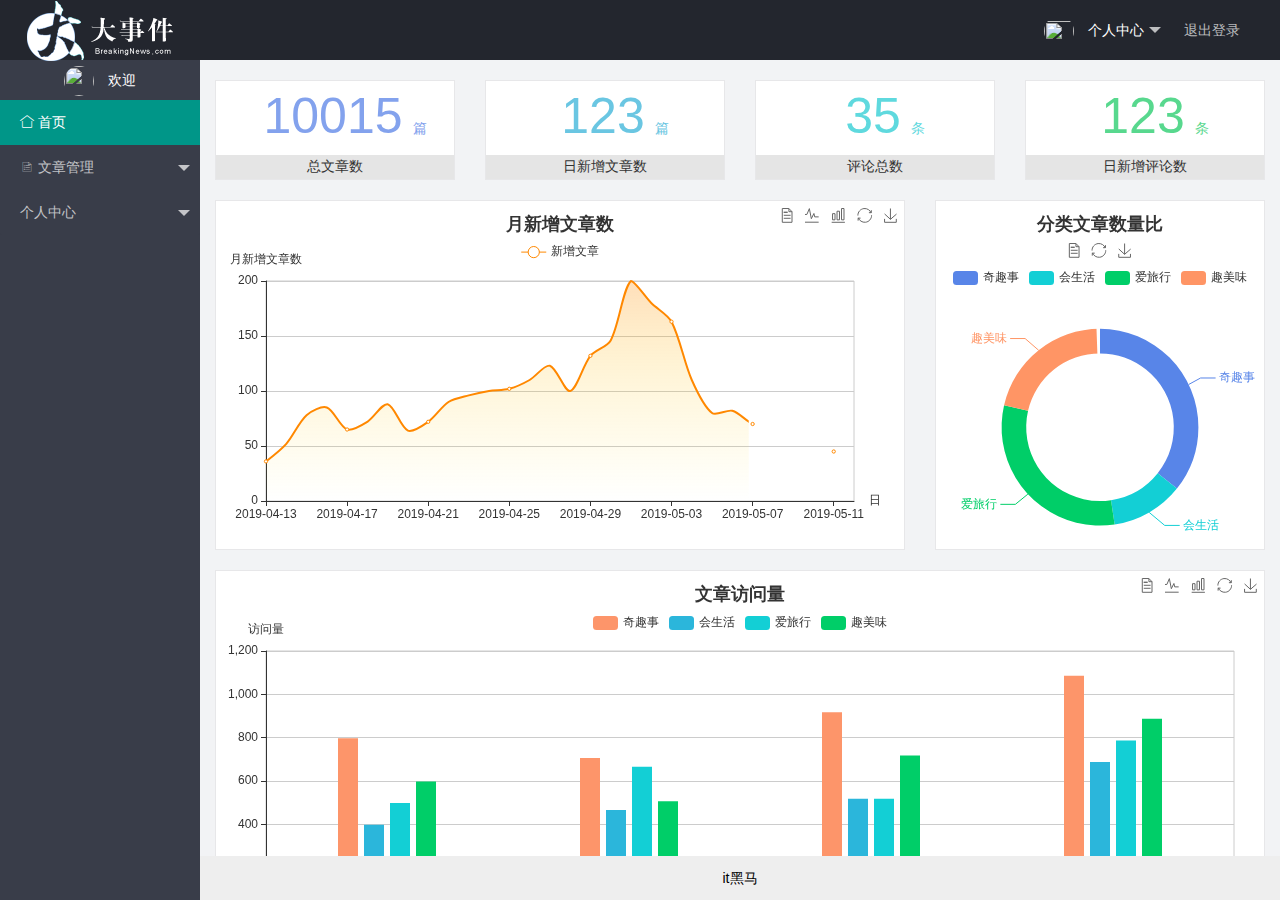
==== commit 1ec2b49e: "用户信息编辑文件以完成" ====
--- a/index.html
+++ b/index.html
@@ -37,7 +37,7 @@
             </ul>
         </div>
 
-        <div class="layui-side layui-bg-black">
+        <div class="layui-side layui-bg-black" style="overflow: hidden;">
             <div class="user-left">
                 <a href="javascript:;" style="color: white;">
                     <img src="//tva1.sinaimg.cn/crop.0.0.118.118.180/5db11ff4gw1e77d3nqrv8j203b03cweg.jpg"
@@ -46,7 +46,7 @@
                 </a>
 
             </div>
-            <div class="layui-side-scroll">
+            <div class="layui-side-scroll" >
                 <!-- 左侧导航区域（可配合layui已有的垂直导航） -->
                 <ul class="layui-nav layui-nav-tree" lay-filter="test" lay-shrink="all">
                     <!-- 首页 -->
@@ -70,7 +70,7 @@
                     <li class="layui-nav-item">
                         <a href="javascript:;">个人中心</a>
                         <dl class="layui-nav-child">
-                            <dd><a href="javascript:;" target="fm">基本资料</a></dd>
+                            <dd><a href="./userinfo.html" target="fm">基本资料</a></dd>
                             <dd><a href="javascript:;" target="fm">跟换头像</a></dd>
                             <dd><a href="javascript:;" target="fm">重置密码</a></dd>
                         </dl>
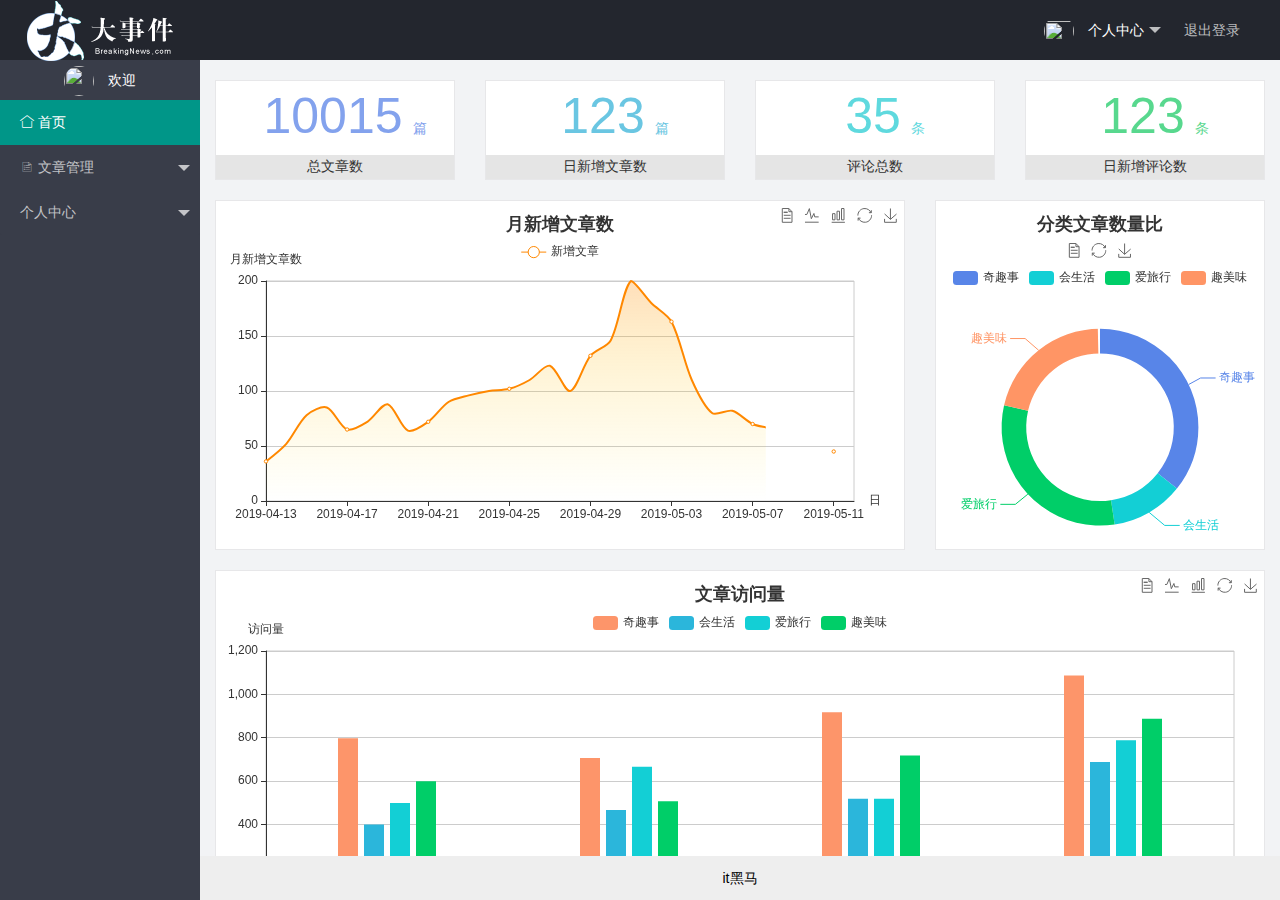
==== commit 6c350de2: "上传用户图像成功" ====
--- a/index.html
+++ b/index.html
@@ -71,7 +71,7 @@
                         <a href="javascript:;">个人中心</a>
                         <dl class="layui-nav-child">
                             <dd><a href="./userinfo.html" target="fm">基本资料</a></dd>
-                            <dd><a href="javascript:;" target="fm">跟换头像</a></dd>
+                            <dd><a href="./userimg.html" target="fm">跟换头像</a></dd>
                             <dd><a href="javascript:;" target="fm">重置密码</a></dd>
                         </dl>
                     </li>
